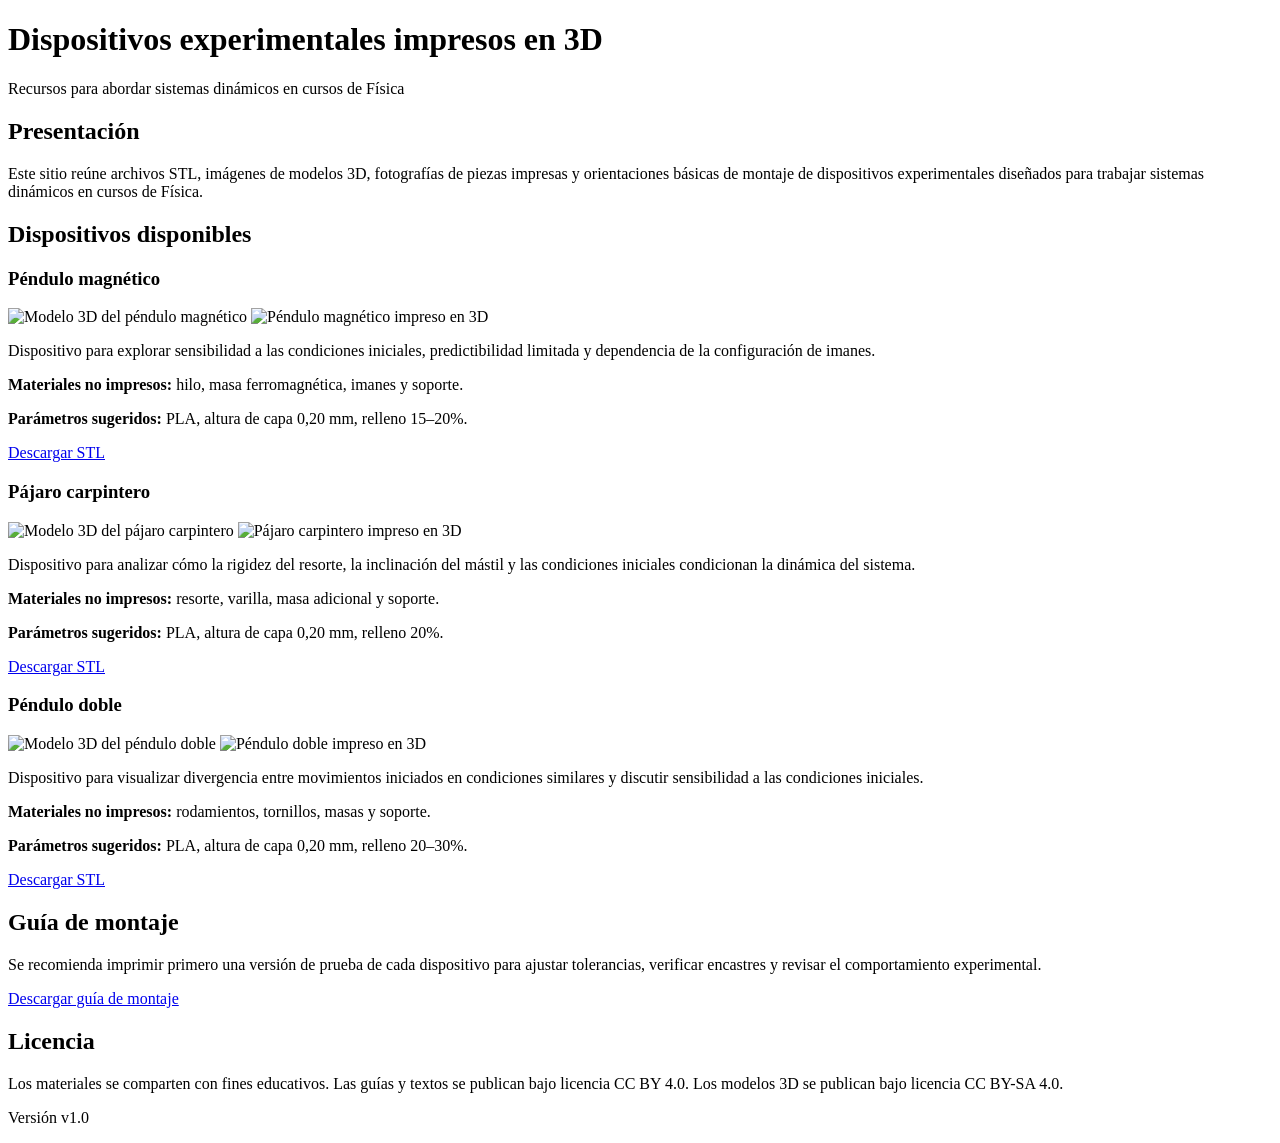
==== docs/index.html @ 18ffda1b "Create index.html" ====
<!DOCTYPE html>
<html lang="es">
<head>
  <meta charset="UTF-8">
  <title>Dispositivos 3D para sistemas dinámicos</title>
  <link rel="stylesheet" href="styles.css">
</head>

<body>
  <header>
    <h1>Dispositivos experimentales impresos en 3D</h1>
    <p>Recursos para abordar sistemas dinámicos en cursos de Física</p>
  </header>

  <main>
    <section>
      <h2>Presentación</h2>
      <p>
        Este sitio reúne archivos STL, imágenes de modelos 3D, fotografías de piezas impresas
        y orientaciones básicas de montaje de dispositivos experimentales diseñados para
        trabajar sistemas dinámicos en cursos de Física.
      </p>
    </section>

    <section>
      <h2>Dispositivos disponibles</h2>

      <article class="card">
        <h3>Péndulo magnético</h3>
        <div class="images">
          <img src="img/pendulo-imanes-modelo.png" alt="Modelo 3D del péndulo magnético">
          <img src="img/pendulo-imanes-impreso.jpg" alt="Péndulo magnético impreso en 3D">
        </div>
        <p>
          Dispositivo para explorar sensibilidad a las condiciones iniciales,
          predictibilidad limitada y dependencia de la configuración de imanes.
        </p>
        <p><strong>Materiales no impresos:</strong> hilo, masa ferromagnética, imanes y soporte.</p>
        <p><strong>Parámetros sugeridos:</strong> PLA, altura de capa 0,20 mm, relleno 15–20%.</p>
        <a href="descargas/pendulo-imanes.stl">Descargar STL</a>
      </article>

      <article class="card">
        <h3>Pájaro carpintero</h3>
        <div class="images">
          <img src="img/pajaro-carpintero-modelo.png" alt="Modelo 3D del pájaro carpintero">
          <img src="img/pajaro-carpintero-impreso.jpg" alt="Pájaro carpintero impreso en 3D">
        </div>
        <p>
          Dispositivo para analizar cómo la rigidez del resorte, la inclinación del mástil
          y las condiciones iniciales condicionan la dinámica del sistema.
        </p>
        <p><strong>Materiales no impresos:</strong> resorte, varilla, masa adicional y soporte.</p>
        <p><strong>Parámetros sugeridos:</strong> PLA, altura de capa 0,20 mm, relleno 20%.</p>
        <a href="descargas/pajaro-carpintero.stl">Descargar STL</a>
      </article>

      <article class="card">
        <h3>Péndulo doble</h3>
        <div class="images">
          <img src="img/pendulo-doble-modelo.png" alt="Modelo 3D del péndulo doble">
          <img src="img/pendulo-doble-impreso.jpg" alt="Péndulo doble impreso en 3D">
        </div>
        <p>
          Dispositivo para visualizar divergencia entre movimientos iniciados en condiciones
          similares y discutir sensibilidad a las condiciones iniciales.
        </p>
        <p><strong>Materiales no impresos:</strong> rodamientos, tornillos, masas y soporte.</p>
        <p><strong>Parámetros sugeridos:</strong> PLA, altura de capa 0,20 mm, relleno 20–30%.</p>
        <a href="descargas/pendulo-doble.stl">Descargar STL</a>
      </article>
    </section>

    <section>
      <h2>Guía de montaje</h2>
      <p>
        Se recomienda imprimir primero una versión de prueba de cada dispositivo para ajustar
        tolerancias, verificar encastres y revisar el comportamiento experimental.
      </p>
      <a href="descargas/guia-montaje.pdf">Descargar guía de montaje</a>
    </section>

    <section>
      <h2>Licencia</h2>
      <p>
        Los materiales se comparten con fines educativos. Las guías y textos se publican bajo
        licencia CC BY 4.0. Los modelos 3D se publican bajo licencia CC BY-SA 4.0.
      </p>
    </section>
  </main>

  <footer>
    <p>Versión v1.0</p>
  </footer>
</body>
</html>
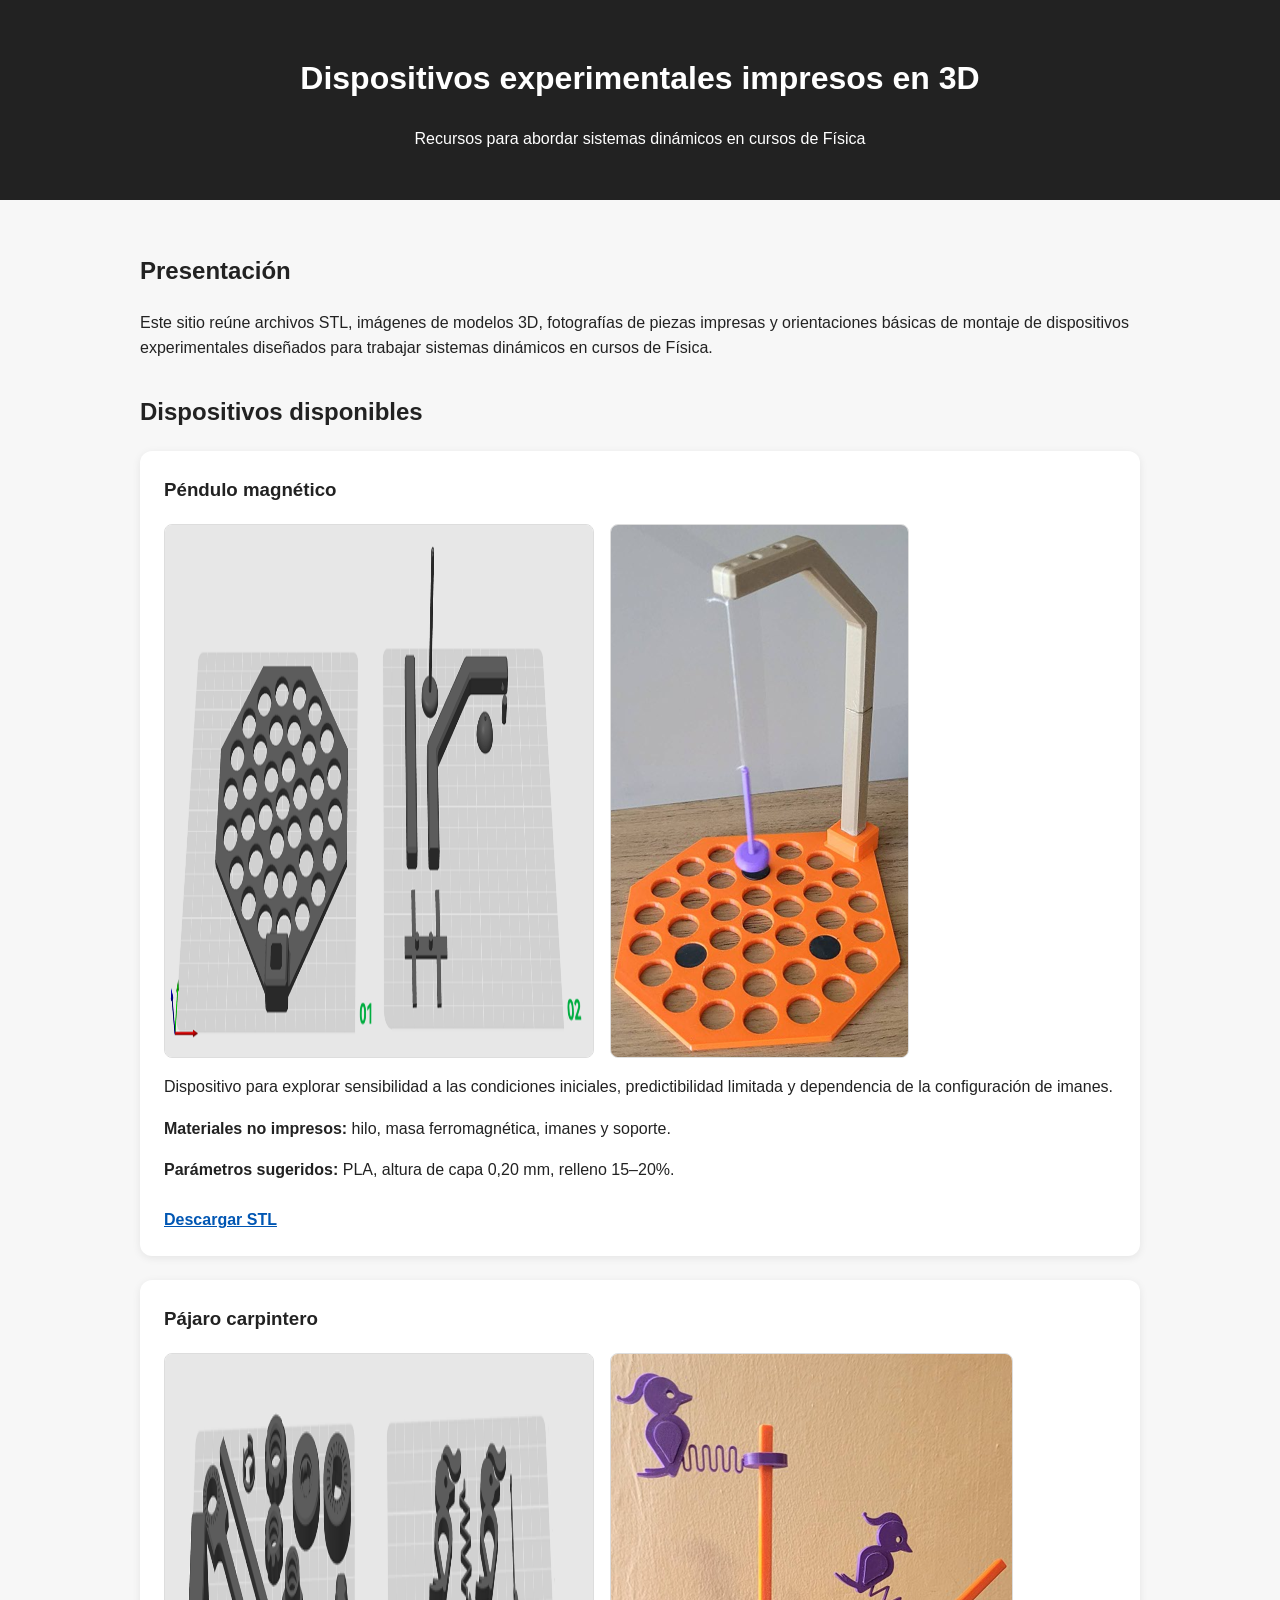
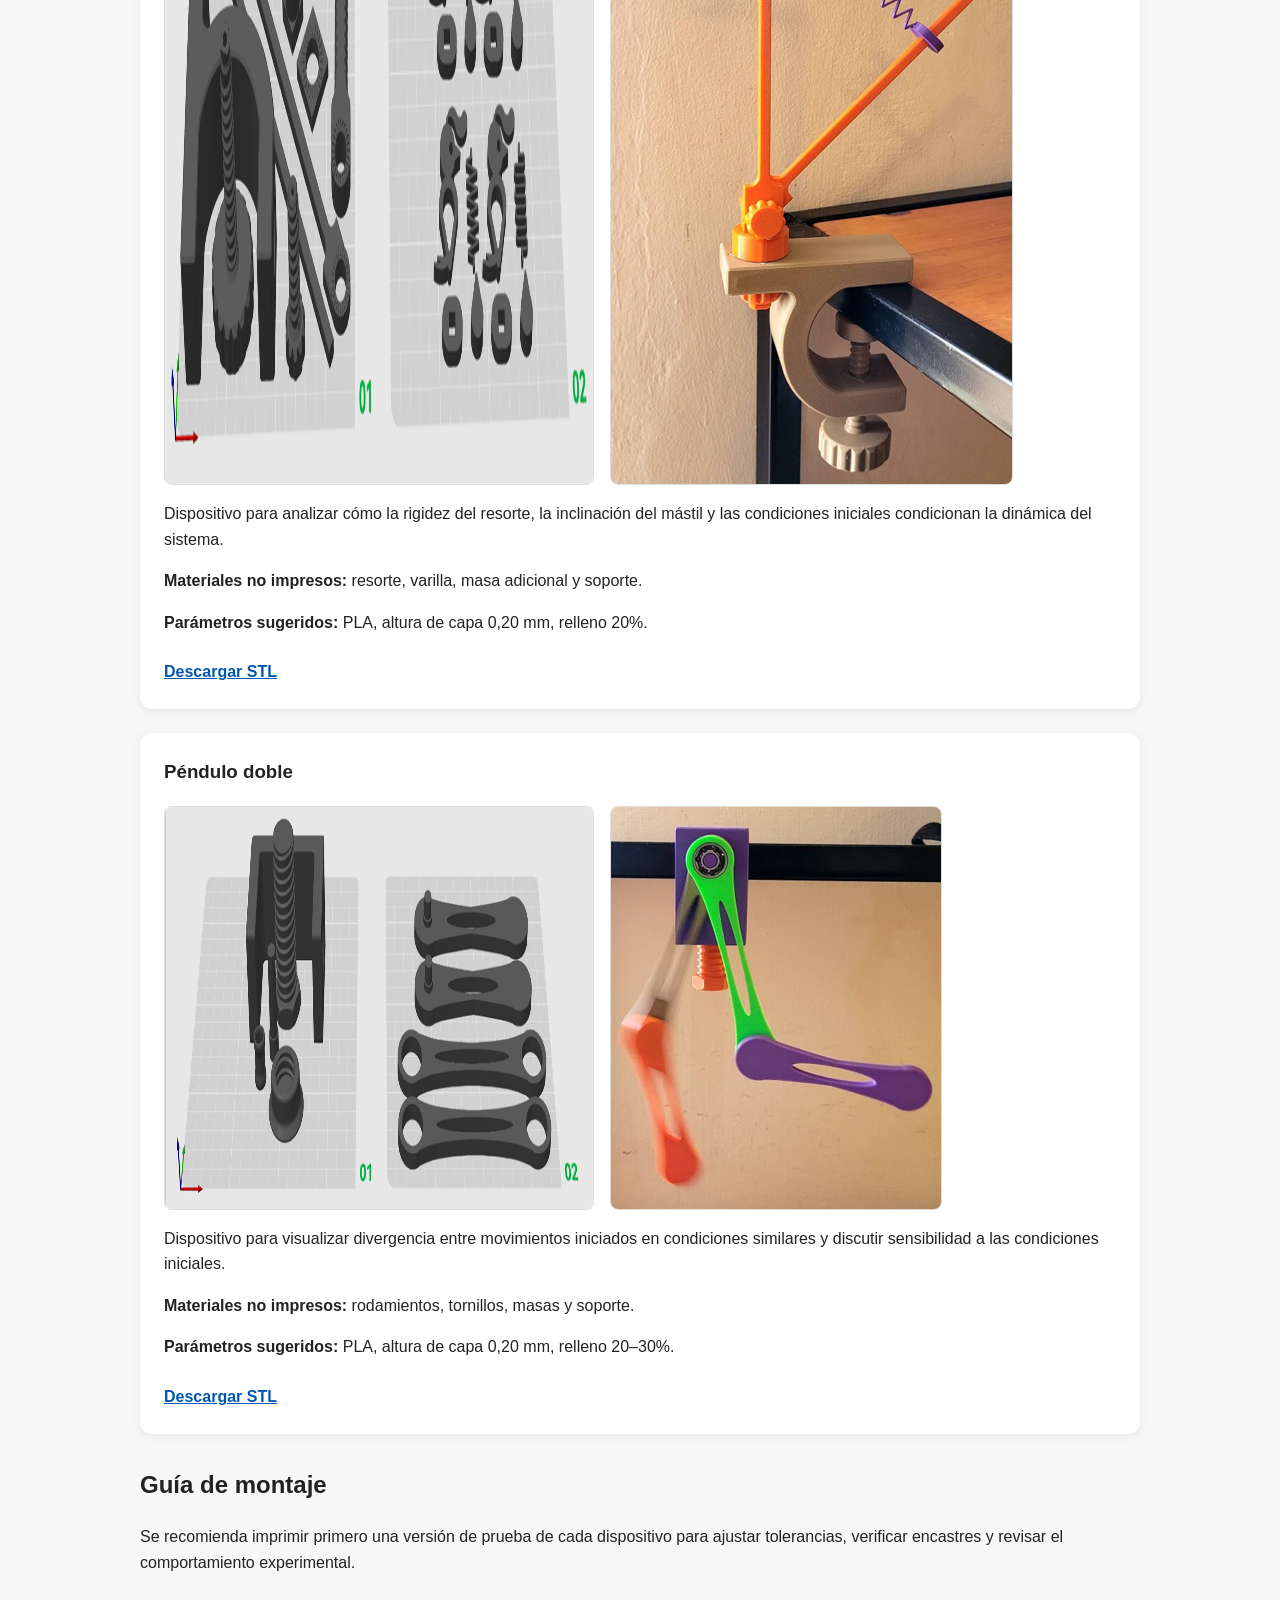
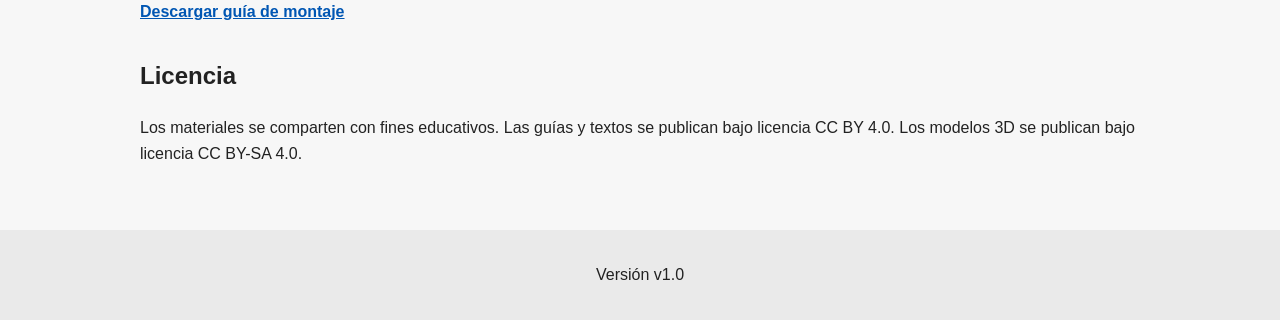
==== commit af00e2bc: "Update index.html" ====
--- a/docs/index.html
+++ b/docs/index.html
@@ -29,7 +29,7 @@
         <h3>Péndulo magnético</h3>
         <div class="images">
           <img src="img/pendulo-imanes-modelo.png" alt="Modelo 3D del péndulo magnético">
-          <img src="img/pendulo-imanes-impreso.jpg" alt="Péndulo magnético impreso en 3D">
+          <img src="img/pendulo-imanes-impreso.png" alt="Péndulo magnético impreso en 3D">
         </div>
         <p>
           Dispositivo para explorar sensibilidad a las condiciones iniciales,
@@ -44,7 +44,7 @@
         <h3>Pájaro carpintero</h3>
         <div class="images">
           <img src="img/pajaro-carpintero-modelo.png" alt="Modelo 3D del pájaro carpintero">
-          <img src="img/pajaro-carpintero-impreso.jpg" alt="Pájaro carpintero impreso en 3D">
+          <img src="img/pajaro-carpintero-impreso.png" alt="Pájaro carpintero impreso en 3D">
         </div>
         <p>
           Dispositivo para analizar cómo la rigidez del resorte, la inclinación del mástil
@@ -59,7 +59,7 @@
         <h3>Péndulo doble</h3>
         <div class="images">
           <img src="img/pendulo-doble-modelo.png" alt="Modelo 3D del péndulo doble">
-          <img src="img/pendulo-doble-impreso.jpg" alt="Péndulo doble impreso en 3D">
+          <img src="img/pendulo-doble-impreso.png" alt="Péndulo doble impreso en 3D">
         </div>
         <p>
           Dispositivo para visualizar divergencia entre movimientos iniciados en condiciones
--- a/docs/styles.css
+++ b/docs/styles.css
@@ -0,0 +1,63 @@
+body {
+  font-family: Arial, sans-serif;
+  margin: 0;
+  background: #f7f7f7;
+  color: #222;
+  line-height: 1.6;
+}
+
+header {
+  background: #222;
+  color: white;
+  padding: 2rem;
+  text-align: center;
+}
+
+main {
+  max-width: 1000px;
+  margin: auto;
+  padding: 2rem;
+}
+
+section {
+  margin-bottom: 2rem;
+}
+
+.card {
+  background: white;
+  padding: 1.5rem;
+  margin-bottom: 1.5rem;
+  border-radius: 12px;
+  box-shadow: 0 2px 8px rgba(0,0,0,0.08);
+}
+
+.card h3 {
+  margin-top: 0;
+}
+
+.images {
+  display: flex;
+  gap: 1rem;
+  flex-wrap: wrap;
+  margin: 1rem 0;
+}
+
+.images img {
+  max-width: 45%;
+  min-width: 280px;
+  border-radius: 8px;
+  border: 1px solid #ddd;
+}
+
+a {
+  display: inline-block;
+  margin-top: 0.5rem;
+  color: #0056b3;
+  font-weight: bold;
+}
+
+footer {
+  text-align: center;
+  padding: 1rem;
+  background: #eaeaea;
+}
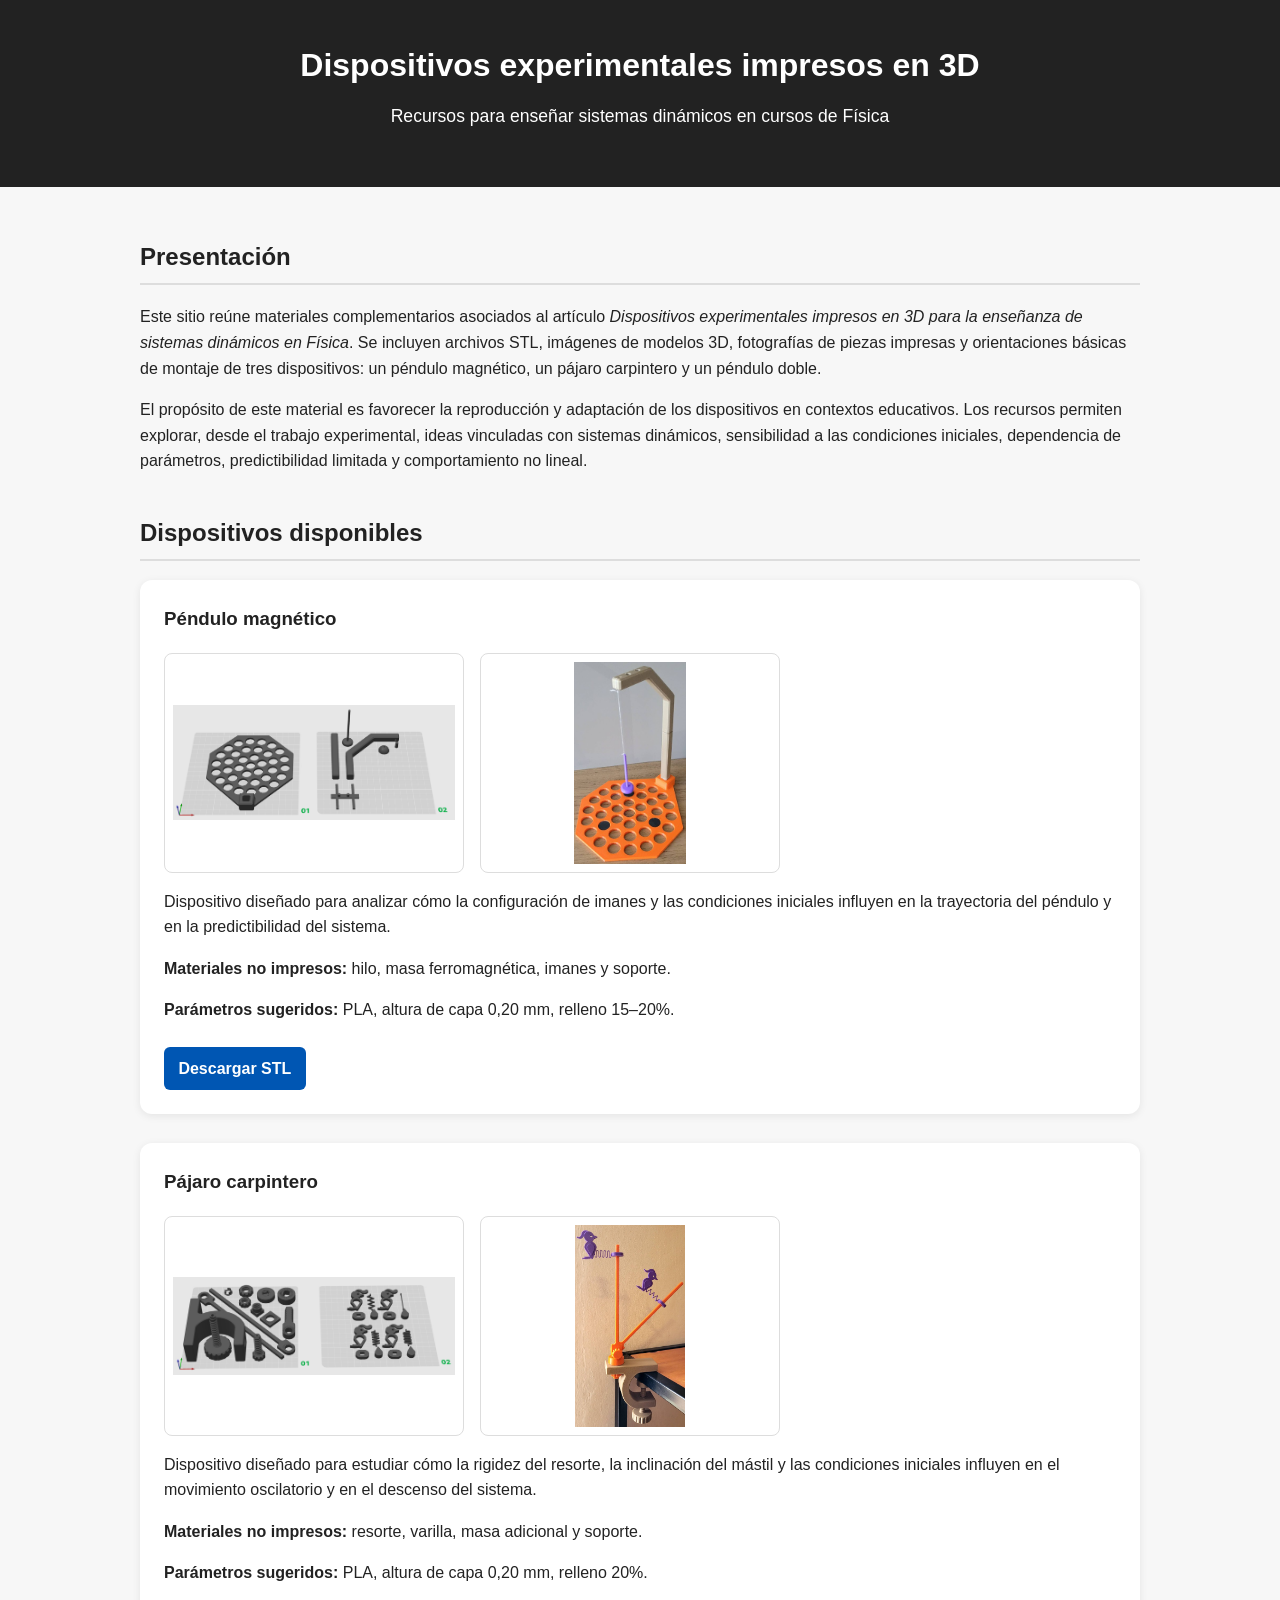
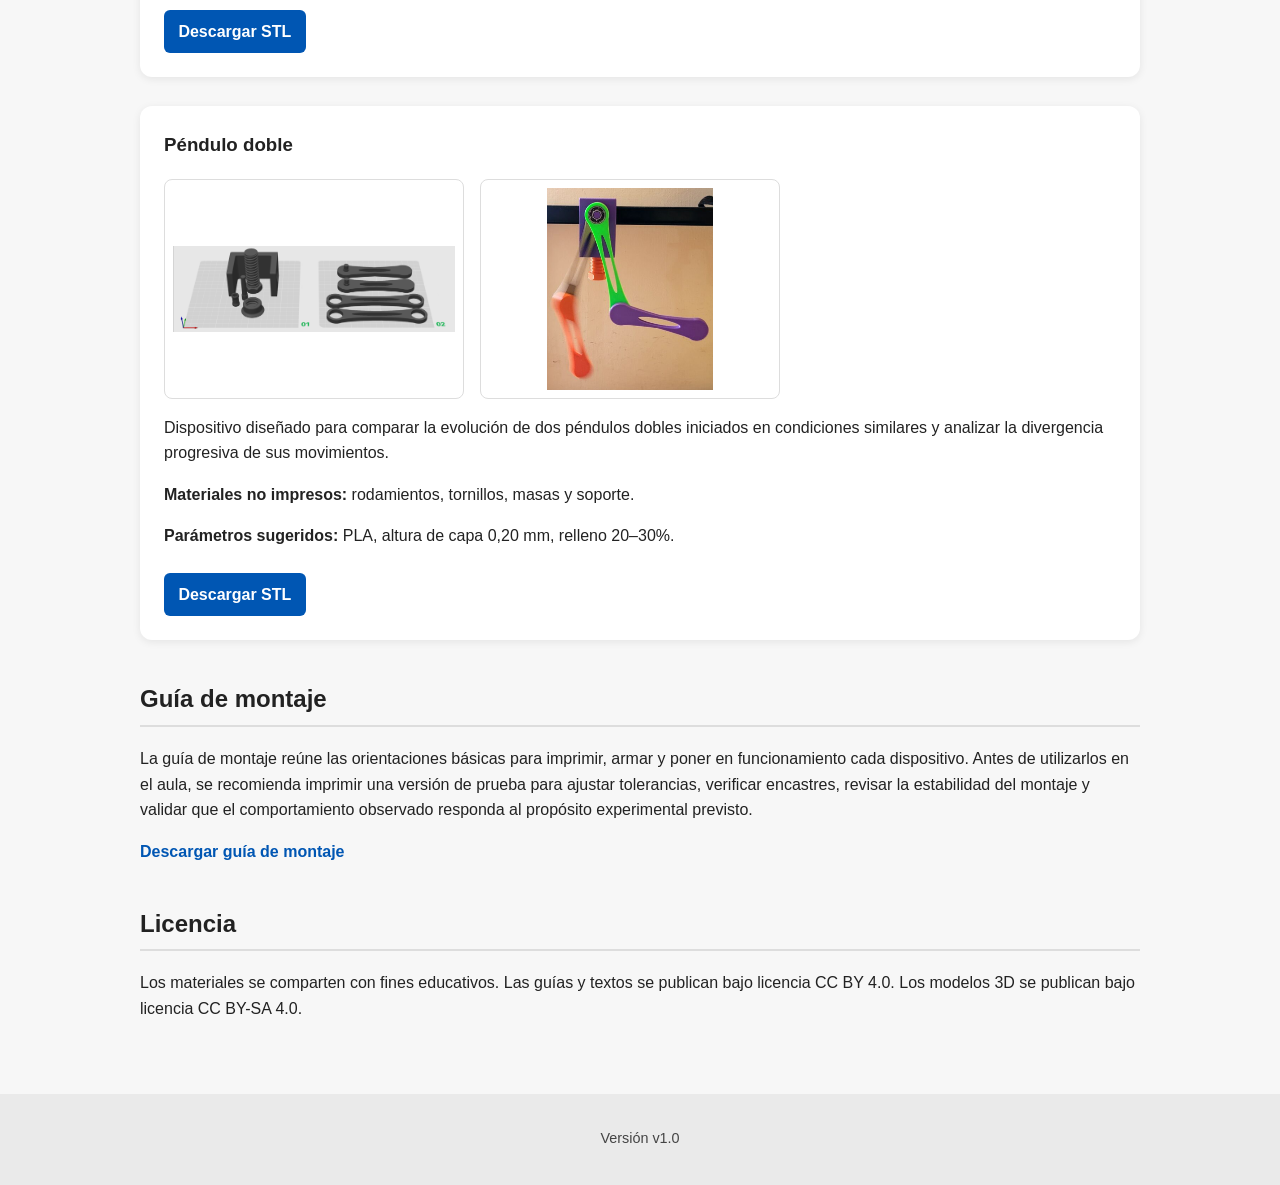
==== commit 8faf2518: "Update index.html" ====
--- a/docs/index.html
+++ b/docs/index.html
@@ -9,18 +9,26 @@
 <body>
   <header>
     <h1>Dispositivos experimentales impresos en 3D</h1>
-    <p>Recursos para abordar sistemas dinámicos en cursos de Física</p>
+    <p>Recursos para enseñar sistemas dinámicos en cursos de Física</p>
   </header>
 
   <main>
-    <section>
-      <h2>Presentación</h2>
-      <p>
-        Este sitio reúne archivos STL, imágenes de modelos 3D, fotografías de piezas impresas
-        y orientaciones básicas de montaje de dispositivos experimentales diseñados para
-        trabajar sistemas dinámicos en cursos de Física.
-      </p>
-    </section>
+<section>
+  <h2>Presentación</h2>
+  <p>
+    Este sitio reúne materiales complementarios asociados al artículo
+    <em>Dispositivos experimentales impresos en 3D para la enseñanza de sistemas dinámicos en Física</em>.
+    Se incluyen archivos STL, imágenes de modelos 3D, fotografías de piezas impresas
+    y orientaciones básicas de montaje de tres dispositivos: un péndulo magnético,
+    un pájaro carpintero y un péndulo doble.
+  </p>
+  <p>
+    El propósito de este material es favorecer la reproducción y adaptación de los dispositivos
+    en contextos educativos. Los recursos permiten explorar, desde el trabajo experimental,
+    ideas vinculadas con sistemas dinámicos, sensibilidad a las condiciones iniciales,
+    dependencia de parámetros, predictibilidad limitada y comportamiento no lineal.
+  </p>
+</section>
 
     <section>
       <h2>Dispositivos disponibles</h2>
@@ -31,10 +39,10 @@
           <img src="img/pendulo-imanes-modelo.png" alt="Modelo 3D del péndulo magnético">
           <img src="img/pendulo-imanes-impreso.png" alt="Péndulo magnético impreso en 3D">
         </div>
-        <p>
-          Dispositivo para explorar sensibilidad a las condiciones iniciales,
-          predictibilidad limitada y dependencia de la configuración de imanes.
-        </p>
+<p>
+  Dispositivo diseñado para analizar cómo la configuración de imanes y las condiciones iniciales
+  influyen en la trayectoria del péndulo y en la predictibilidad del sistema.
+</p>
         <p><strong>Materiales no impresos:</strong> hilo, masa ferromagnética, imanes y soporte.</p>
         <p><strong>Parámetros sugeridos:</strong> PLA, altura de capa 0,20 mm, relleno 15–20%.</p>
         <a href="descargas/pendulo-imanes.stl">Descargar STL</a>
@@ -46,10 +54,10 @@
           <img src="img/pajaro-carpintero-modelo.png" alt="Modelo 3D del pájaro carpintero">
           <img src="img/pajaro-carpintero-impreso.png" alt="Pájaro carpintero impreso en 3D">
         </div>
-        <p>
-          Dispositivo para analizar cómo la rigidez del resorte, la inclinación del mástil
-          y las condiciones iniciales condicionan la dinámica del sistema.
-        </p>
+<p>
+  Dispositivo diseñado para estudiar cómo la rigidez del resorte, la inclinación del mástil
+  y las condiciones iniciales influyen en el movimiento oscilatorio y en el descenso del sistema.
+</p>
         <p><strong>Materiales no impresos:</strong> resorte, varilla, masa adicional y soporte.</p>
         <p><strong>Parámetros sugeridos:</strong> PLA, altura de capa 0,20 mm, relleno 20%.</p>
         <a href="descargas/pajaro-carpintero.stl">Descargar STL</a>
@@ -61,10 +69,10 @@
           <img src="img/pendulo-doble-modelo.png" alt="Modelo 3D del péndulo doble">
           <img src="img/pendulo-doble-impreso.png" alt="Péndulo doble impreso en 3D">
         </div>
-        <p>
-          Dispositivo para visualizar divergencia entre movimientos iniciados en condiciones
-          similares y discutir sensibilidad a las condiciones iniciales.
-        </p>
+<p>
+  Dispositivo diseñado para comparar la evolución de dos péndulos dobles iniciados
+  en condiciones similares y analizar la divergencia progresiva de sus movimientos.
+</p>
         <p><strong>Materiales no impresos:</strong> rodamientos, tornillos, masas y soporte.</p>
         <p><strong>Parámetros sugeridos:</strong> PLA, altura de capa 0,20 mm, relleno 20–30%.</p>
         <a href="descargas/pendulo-doble.stl">Descargar STL</a>
@@ -72,13 +80,15 @@
     </section>
 
     <section>
-      <h2>Guía de montaje</h2>
-      <p>
-        Se recomienda imprimir primero una versión de prueba de cada dispositivo para ajustar
-        tolerancias, verificar encastres y revisar el comportamiento experimental.
-      </p>
-      <a href="descargas/guia-montaje.pdf">Descargar guía de montaje</a>
-    </section>
+  <h2>Guía de montaje</h2>
+  <p>
+    La guía de montaje reúne las orientaciones básicas para imprimir, armar y poner en funcionamiento
+    cada dispositivo. Antes de utilizarlos en el aula, se recomienda imprimir una versión de prueba
+    para ajustar tolerancias, verificar encastres, revisar la estabilidad del montaje y validar que
+    el comportamiento observado responda al propósito experimental previsto.
+  </p>
+  <a href="descargas/guia-montaje.pdf">Descargar guía de montaje</a>
+</section>
 
     <section>
       <h2>Licencia</h2>
--- a/docs/styles.css
+++ b/docs/styles.css
@@ -1,17 +1,39 @@
+/* =========================
+   Estilos generales
+   ========================= */
+
 body {
-  font-family: Arial, sans-serif;
+  font-family: Arial, Helvetica, sans-serif;
   margin: 0;
   background: #f7f7f7;
   color: #222;
   line-height: 1.6;
 }
 
+/* =========================
+   Encabezado
+   ========================= */
+
 header {
   background: #222;
   color: white;
-  padding: 2rem;
+  padding: 2.5rem 1.5rem;
   text-align: center;
 }
+
+header h1 {
+  margin: 0;
+  font-size: 2rem;
+}
+
+header p {
+  margin-top: 0.7rem;
+  font-size: 1.1rem;
+}
+
+/* =========================
+   Contenido principal
+   ========================= */
 
 main {
   max-width: 1000px;
@@ -20,44 +42,131 @@
 }
 
 section {
-  margin-bottom: 2rem;
+  margin-bottom: 2.5rem;
 }
+
+h2 {
+  border-bottom: 2px solid #ddd;
+  padding-bottom: 0.4rem;
+  margin-bottom: 1.2rem;
+}
+
+h3 {
+  margin-top: 0;
+  color: #222;
+}
+
+p {
+  margin-bottom: 1rem;
+}
+
+/* =========================
+   Tarjetas de dispositivos
+   ========================= */
 
 .card {
   background: white;
   padding: 1.5rem;
-  margin-bottom: 1.5rem;
+  margin-bottom: 1.8rem;
   border-radius: 12px;
-  box-shadow: 0 2px 8px rgba(0,0,0,0.08);
+  box-shadow: 0 2px 8px rgba(0, 0, 0, 0.08);
 }
 
-.card h3 {
-  margin-top: 0;
-}
+/* =========================
+   Imágenes
+   ========================= */
 
 .images {
   display: flex;
   gap: 1rem;
   flex-wrap: wrap;
+  align-items: center;
   margin: 1rem 0;
 }
 
 .images img {
-  max-width: 45%;
-  min-width: 280px;
+  width: 300px;
+  height: 220px;
+  object-fit: contain;
+  background: #ffffff;
+  border: 1px solid #ddd;
   border-radius: 8px;
-  border: 1px solid #ddd;
+  padding: 0.5rem;
+  box-sizing: border-box;
 }
 
+/* =========================
+   Enlaces y botones
+   ========================= */
+
 a {
+  color: #0056b3;
+  font-weight: bold;
+  text-decoration: none;
+}
+
+a:hover {
+  text-decoration: underline;
+}
+
+.card a {
   display: inline-block;
   margin-top: 0.5rem;
-  color: #0056b3;
-  font-weight: bold;
+  padding: 0.55rem 0.9rem;
+  background: #0056b3;
+  color: white;
+  border-radius: 6px;
 }
+
+.card a:hover {
+  background: #003f82;
+  text-decoration: none;
+}
+
+/* =========================
+   Listas
+   ========================= */
+
+ul {
+  padding-left: 1.3rem;
+}
+
+li {
+  margin-bottom: 0.4rem;
+}
+
+/* =========================
+   Pie de página
+   ========================= */
 
 footer {
   text-align: center;
-  padding: 1rem;
+  padding: 1.2rem;
   background: #eaeaea;
+  color: #444;
+  font-size: 0.9rem;
 }
+
+/* =========================
+   Adaptación a celulares
+   ========================= */
+
+@media (max-width: 700px) {
+  main {
+    padding: 1rem;
+  }
+
+  header h1 {
+    font-size: 1.6rem;
+  }
+
+  .images {
+    justify-content: center;
+  }
+
+  .images img {
+    width: 100%;
+    max-width: 360px;
+    height: 240px;
+  }
+}
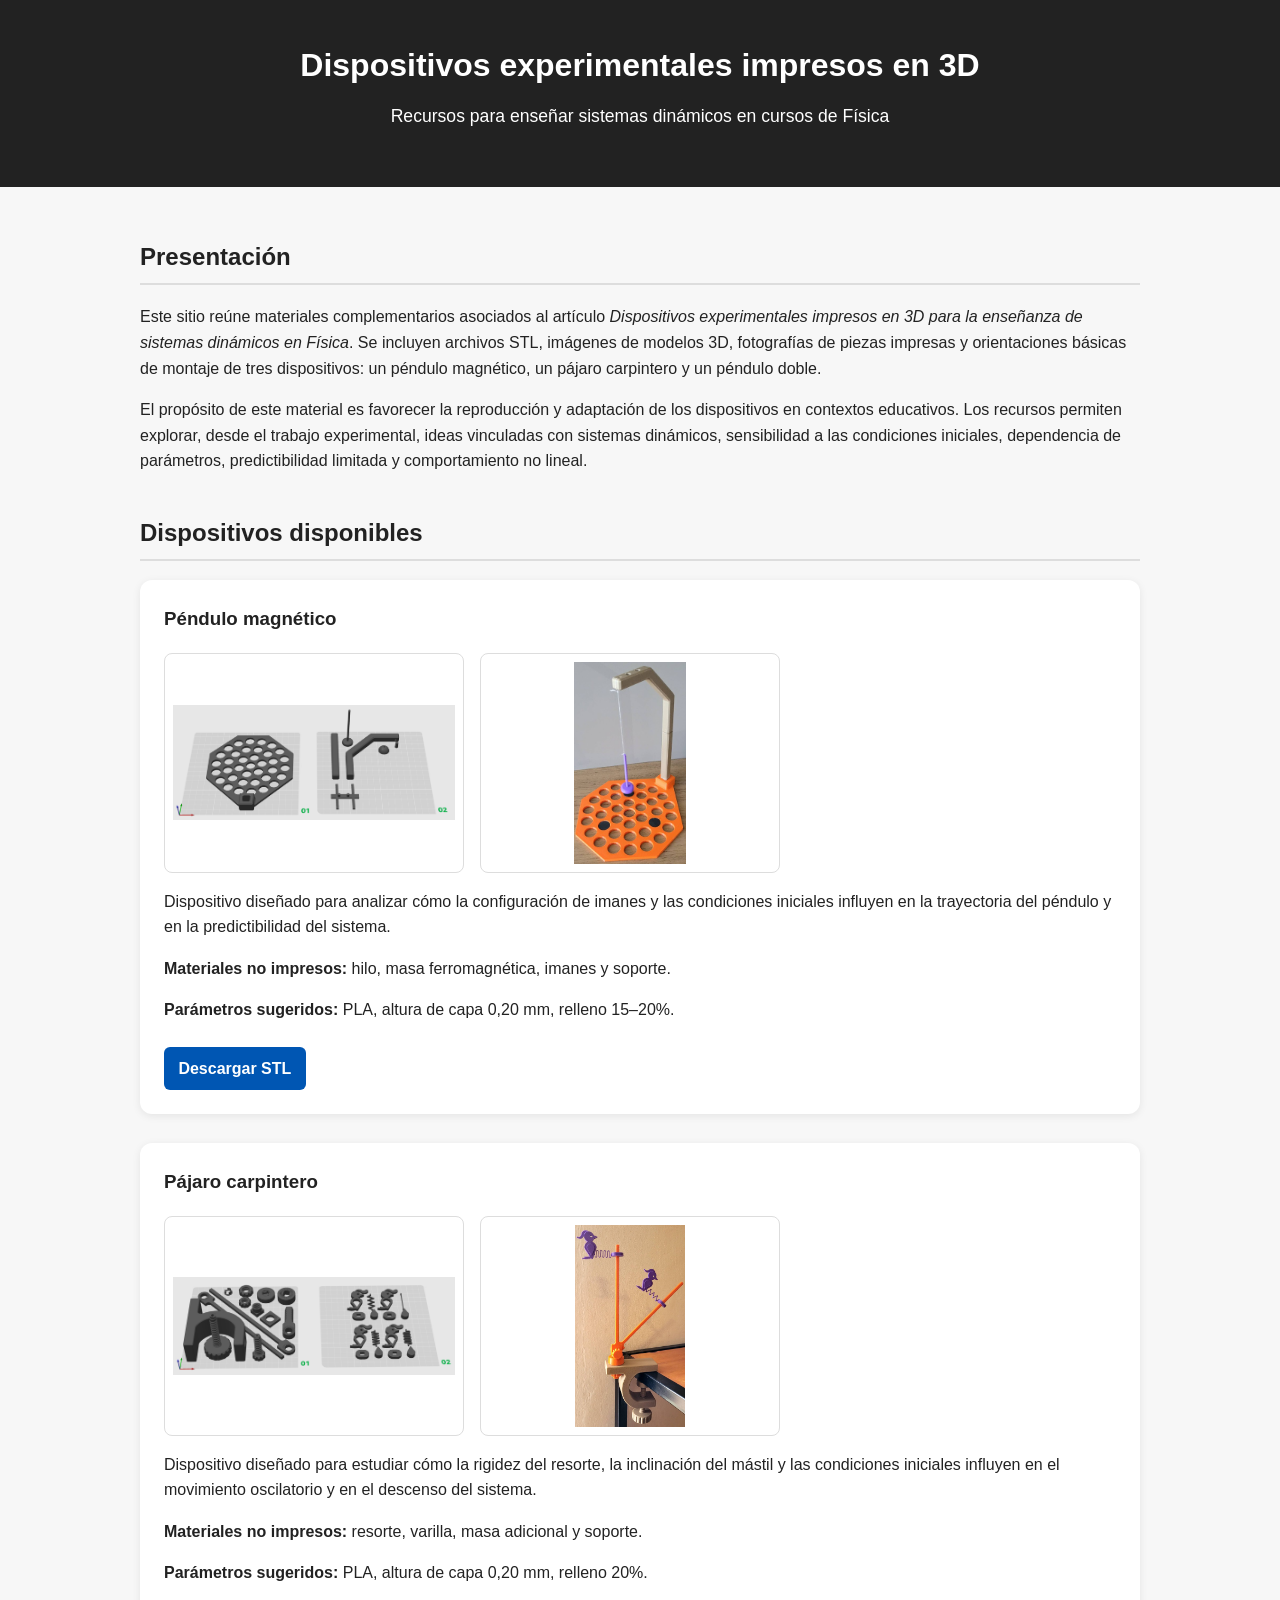
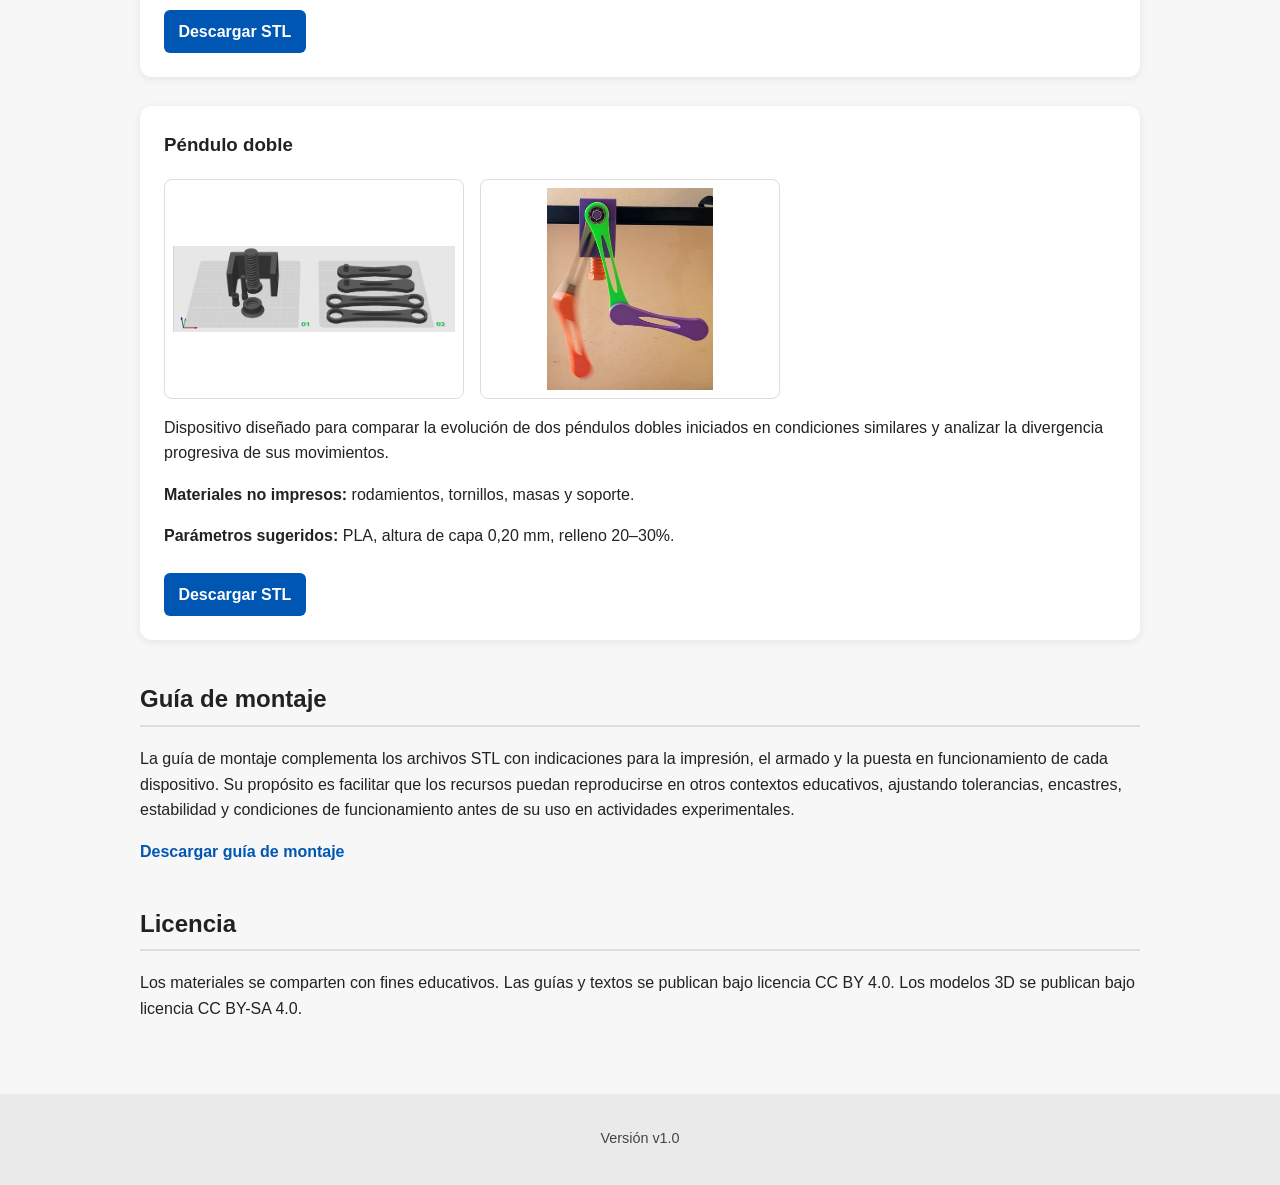
==== commit c0b5cada: "Update index.html" ====
--- a/docs/index.html
+++ b/docs/index.html
@@ -82,10 +82,10 @@
     <section>
   <h2>Guía de montaje</h2>
   <p>
-    La guía de montaje reúne las orientaciones básicas para imprimir, armar y poner en funcionamiento
-    cada dispositivo. Antes de utilizarlos en el aula, se recomienda imprimir una versión de prueba
-    para ajustar tolerancias, verificar encastres, revisar la estabilidad del montaje y validar que
-    el comportamiento observado responda al propósito experimental previsto.
+    La guía de montaje complementa los archivos STL con indicaciones para la impresión, el armado
+    y la puesta en funcionamiento de cada dispositivo. Su propósito es facilitar que los recursos
+    puedan reproducirse en otros contextos educativos, ajustando tolerancias, encastres, estabilidad
+    y condiciones de funcionamiento antes de su uso en actividades experimentales.
   </p>
   <a href="descargas/guia-montaje.pdf">Descargar guía de montaje</a>
 </section>
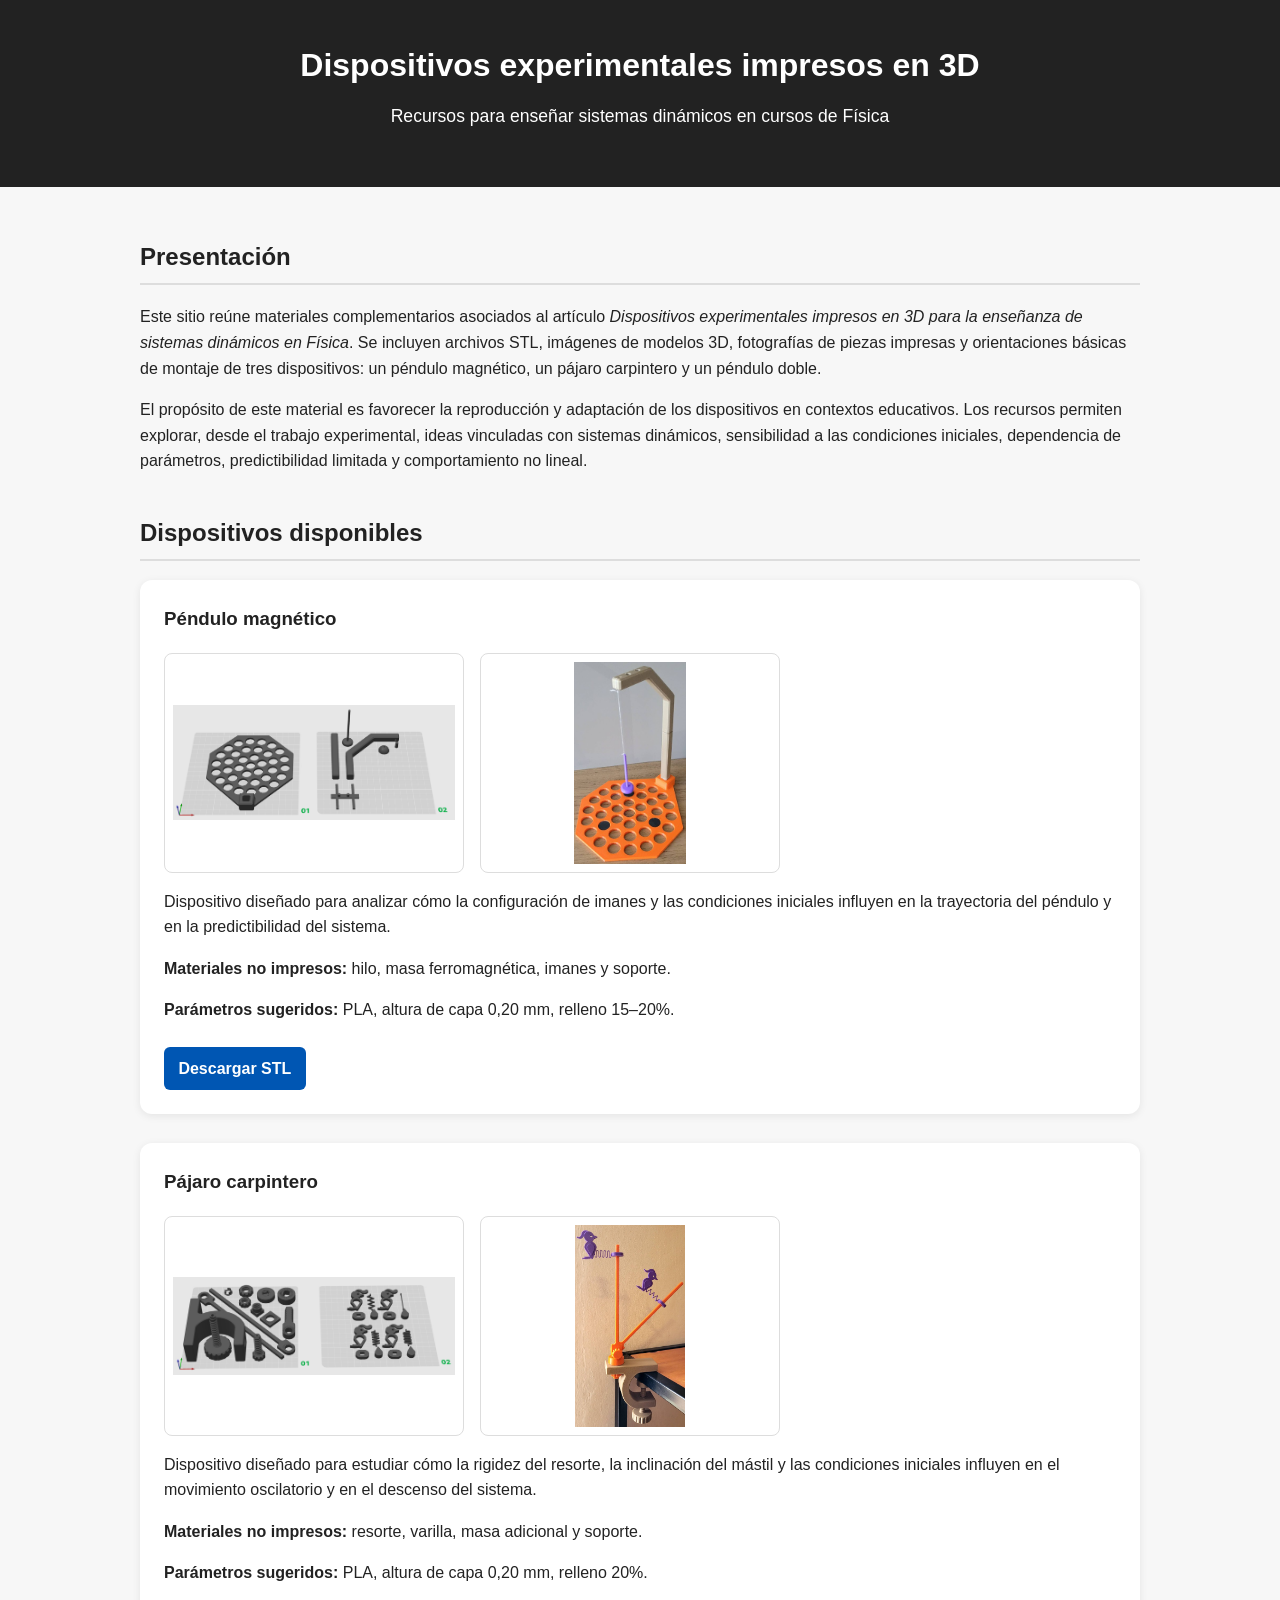
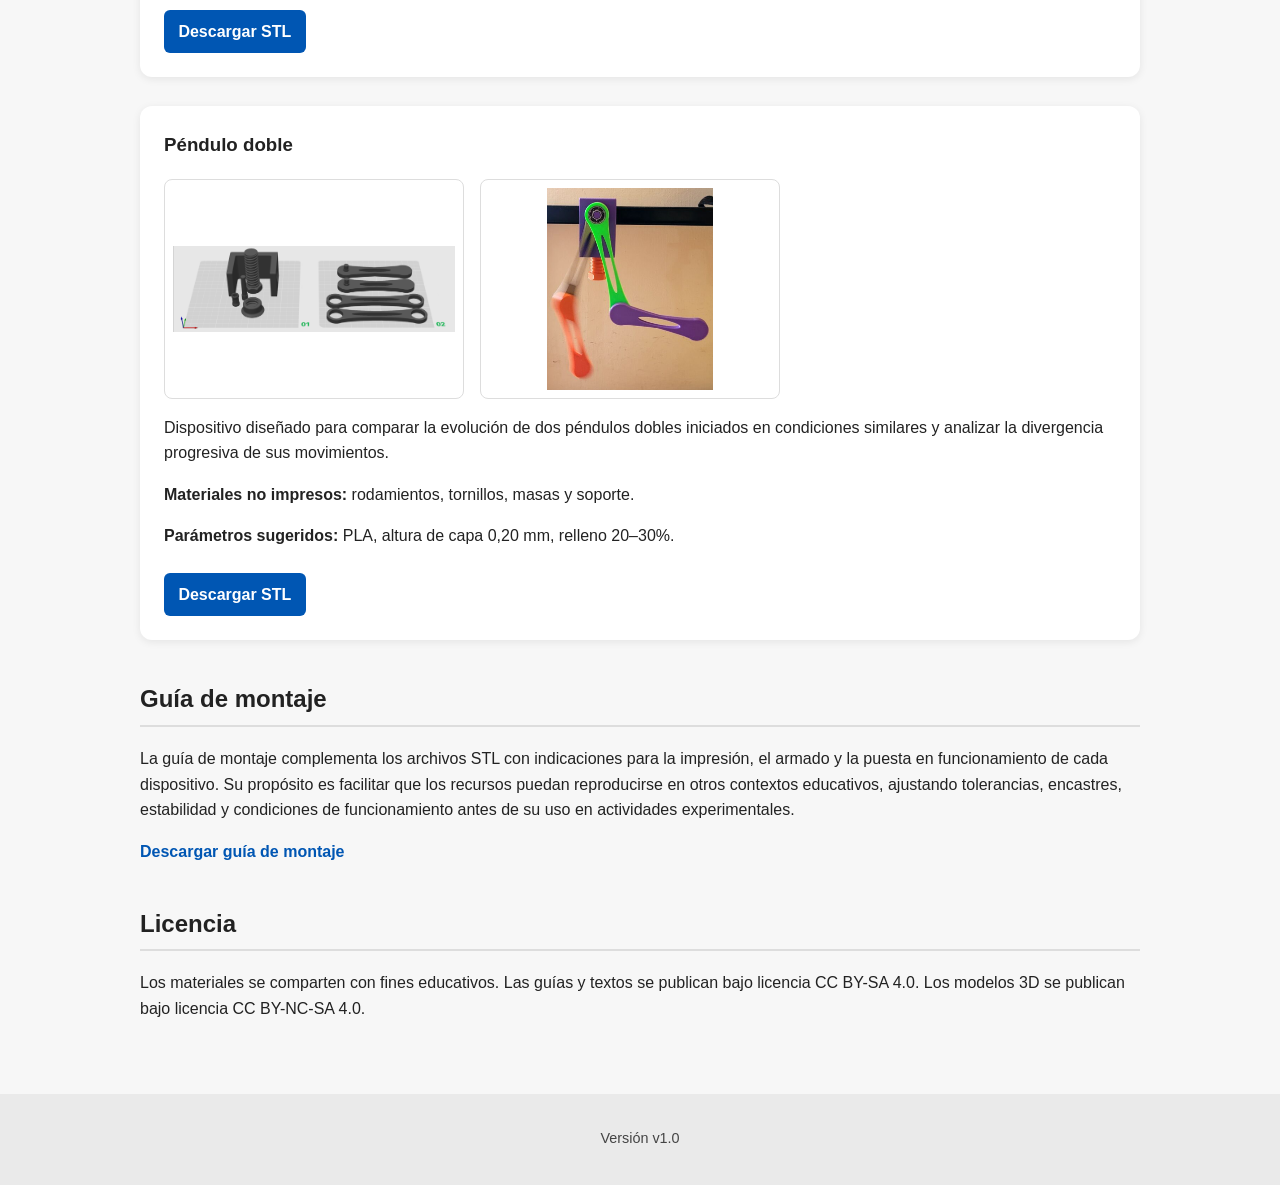
==== commit 1b1bbc31: "Update index.html" ====
--- a/docs/index.html
+++ b/docs/index.html
@@ -94,7 +94,7 @@
       <h2>Licencia</h2>
       <p>
         Los materiales se comparten con fines educativos. Las guías y textos se publican bajo
-        licencia CC BY 4.0. Los modelos 3D se publican bajo licencia CC BY-SA 4.0.
+        licencia CC BY-SA 4.0. Los modelos 3D se publican bajo licencia CC BY-NC-SA 4.0.
       </p>
     </section>
   </main>
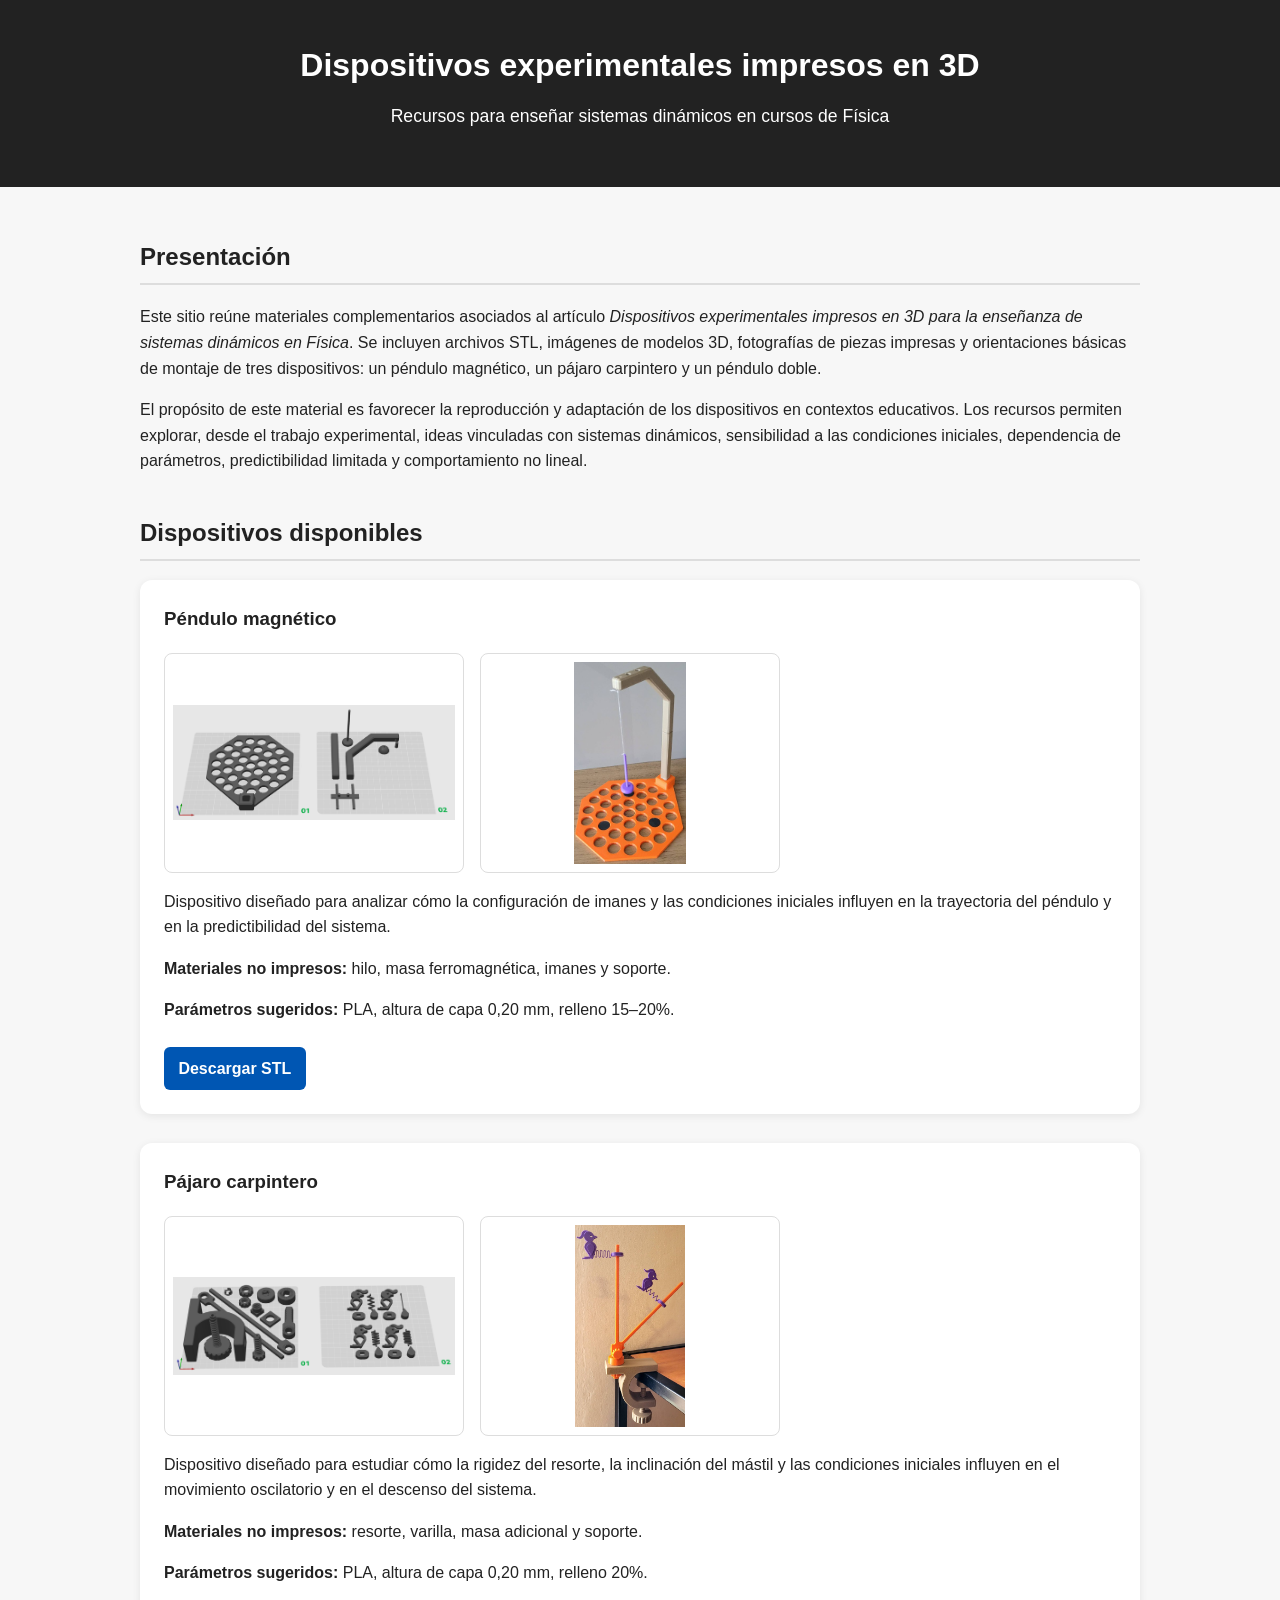
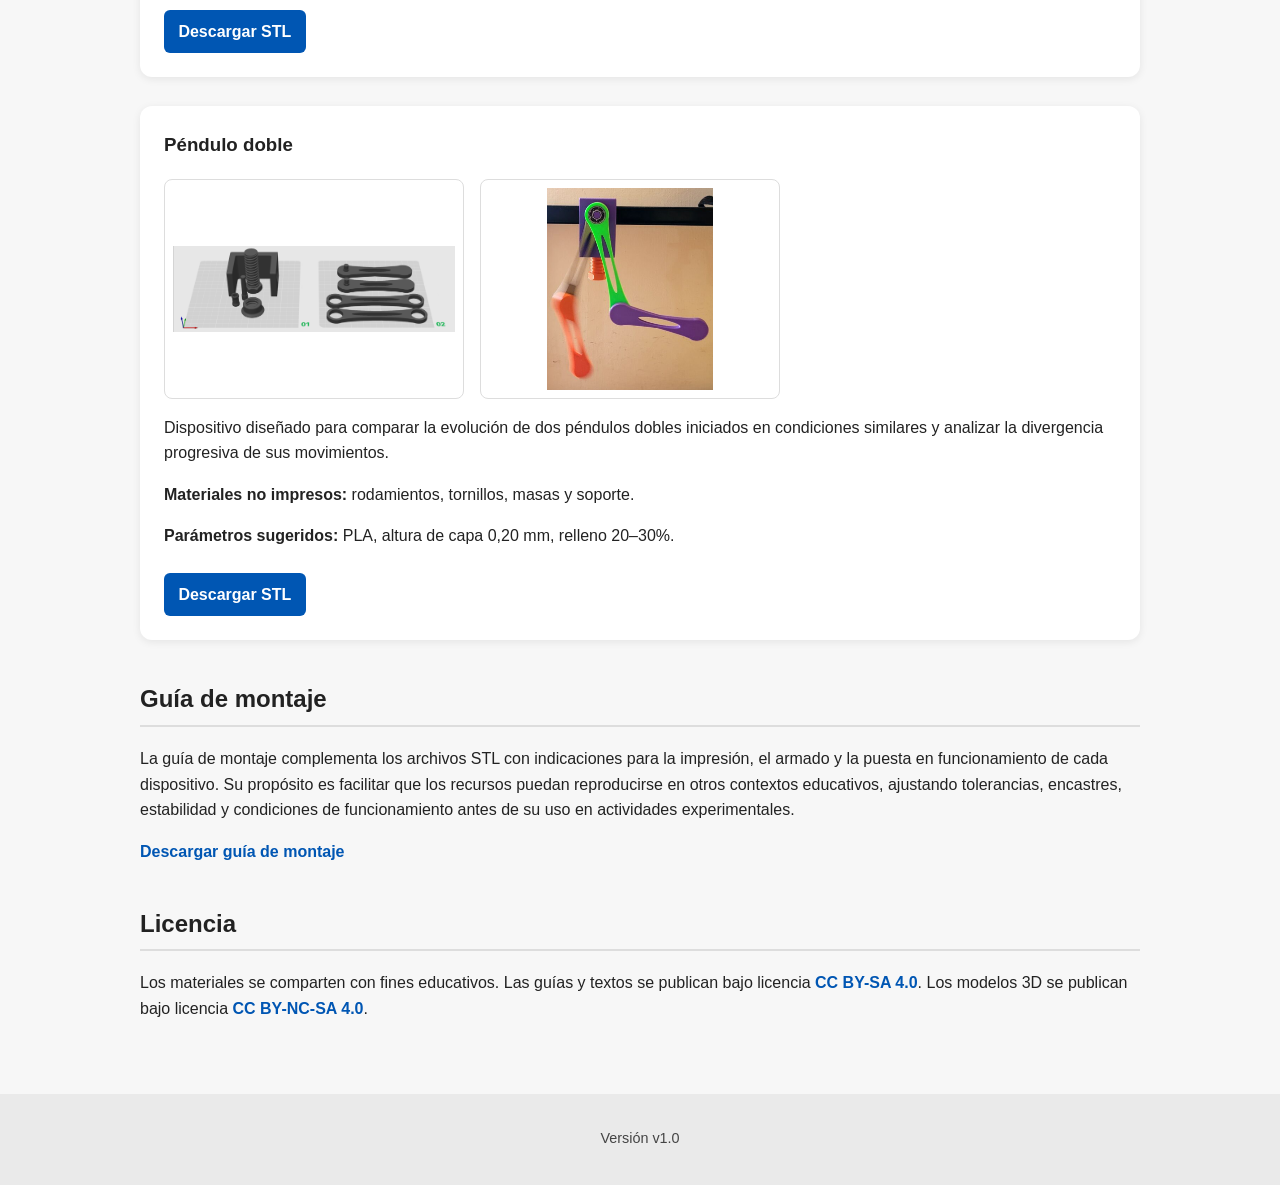
==== commit 55cb141b: "Update index.html" ====
--- a/docs/index.html
+++ b/docs/index.html
@@ -90,13 +90,14 @@
   <a href="descargas/guia-montaje.pdf">Descargar guía de montaje</a>
 </section>
 
-    <section>
-      <h2>Licencia</h2>
-      <p>
-        Los materiales se comparten con fines educativos. Las guías y textos se publican bajo
-        licencia CC BY-SA 4.0. Los modelos 3D se publican bajo licencia CC BY-NC-SA 4.0.
-      </p>
-    </section>
+   <section>
+  <h2>Licencia</h2>
+  <p>
+    Los materiales se comparten con fines educativos. Las guías y textos se publican bajo
+    licencia <a href="https://creativecommons.org/licenses/by-sa/4.0/deed.es" target="_blank" rel="noopener noreferrer">CC BY-SA 4.0</a>. 
+    Los modelos 3D se publican bajo licencia <a href="https://creativecommons.org/licenses/by-nc-sa/4.0/deed.es" target="_blank" rel="noopener noreferrer">CC BY-NC-SA 4.0</a>.
+  </p>
+</section>
   </main>
 
   <footer>
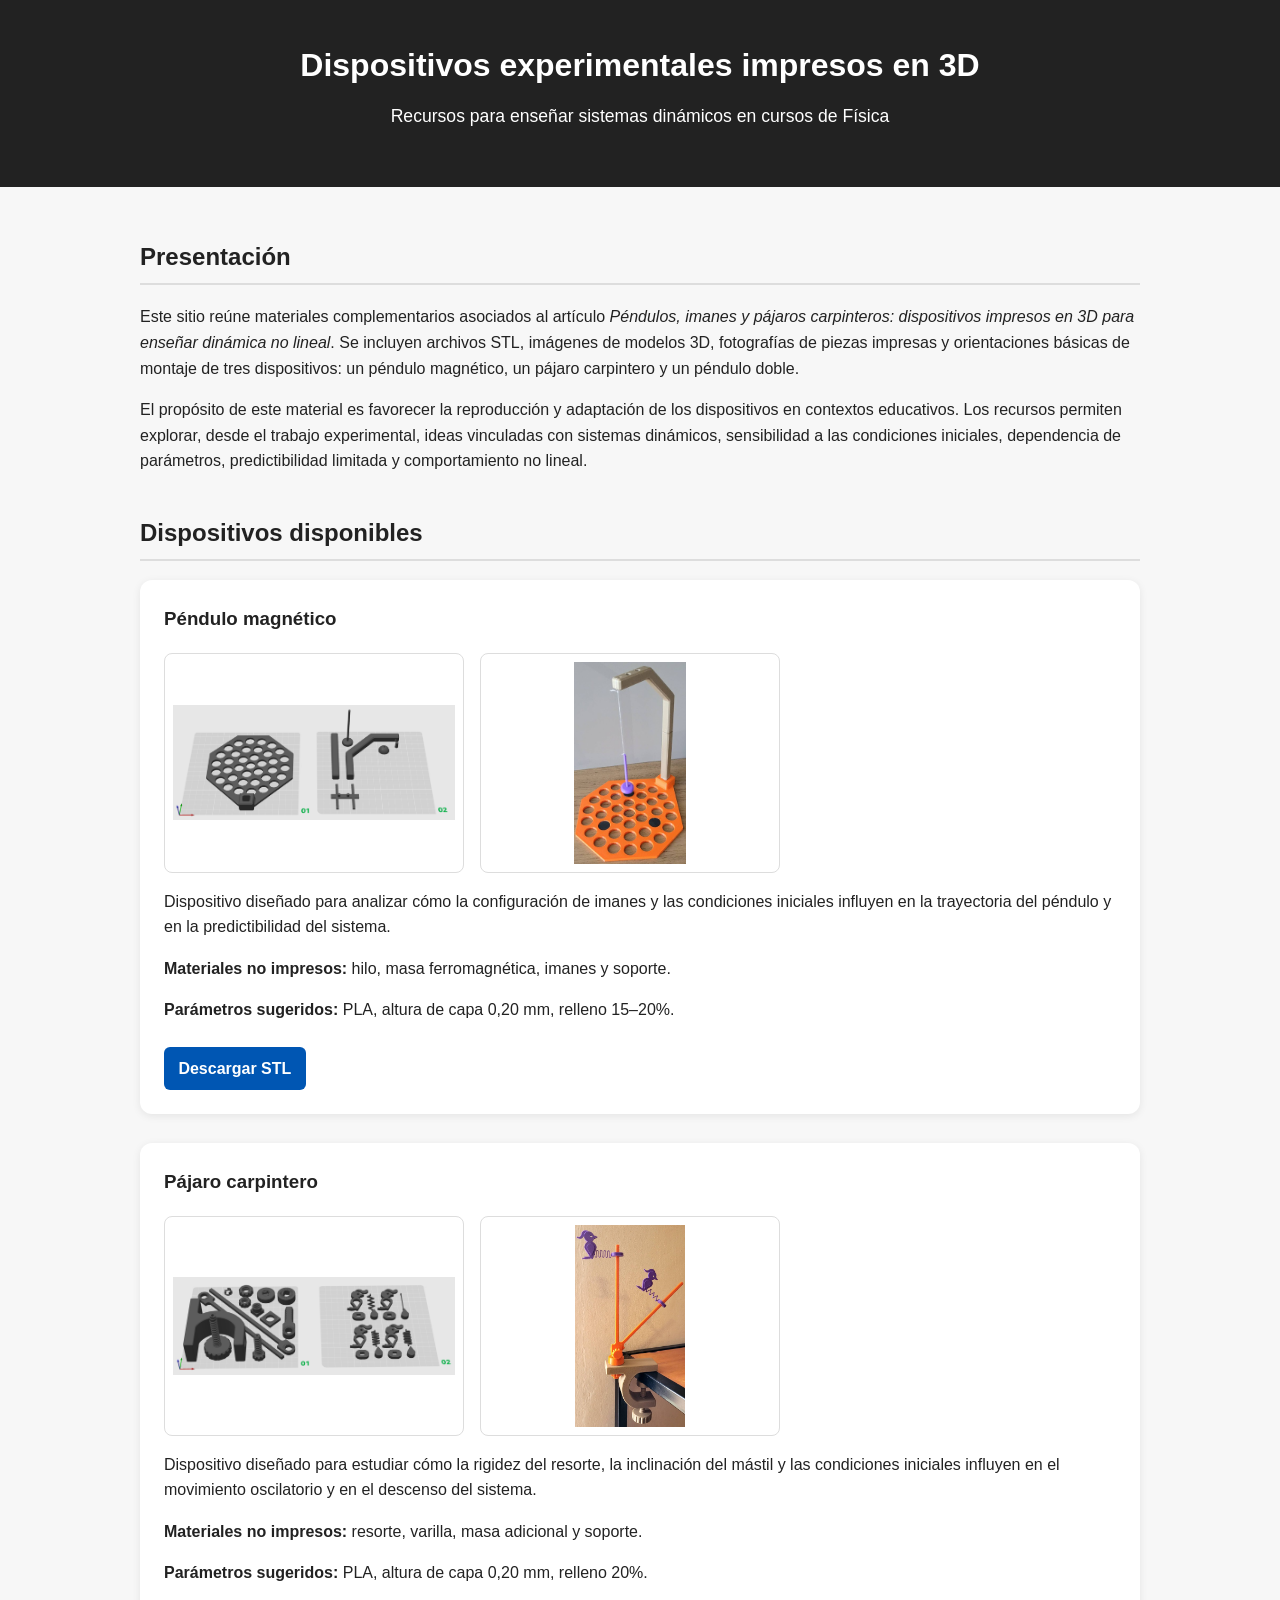
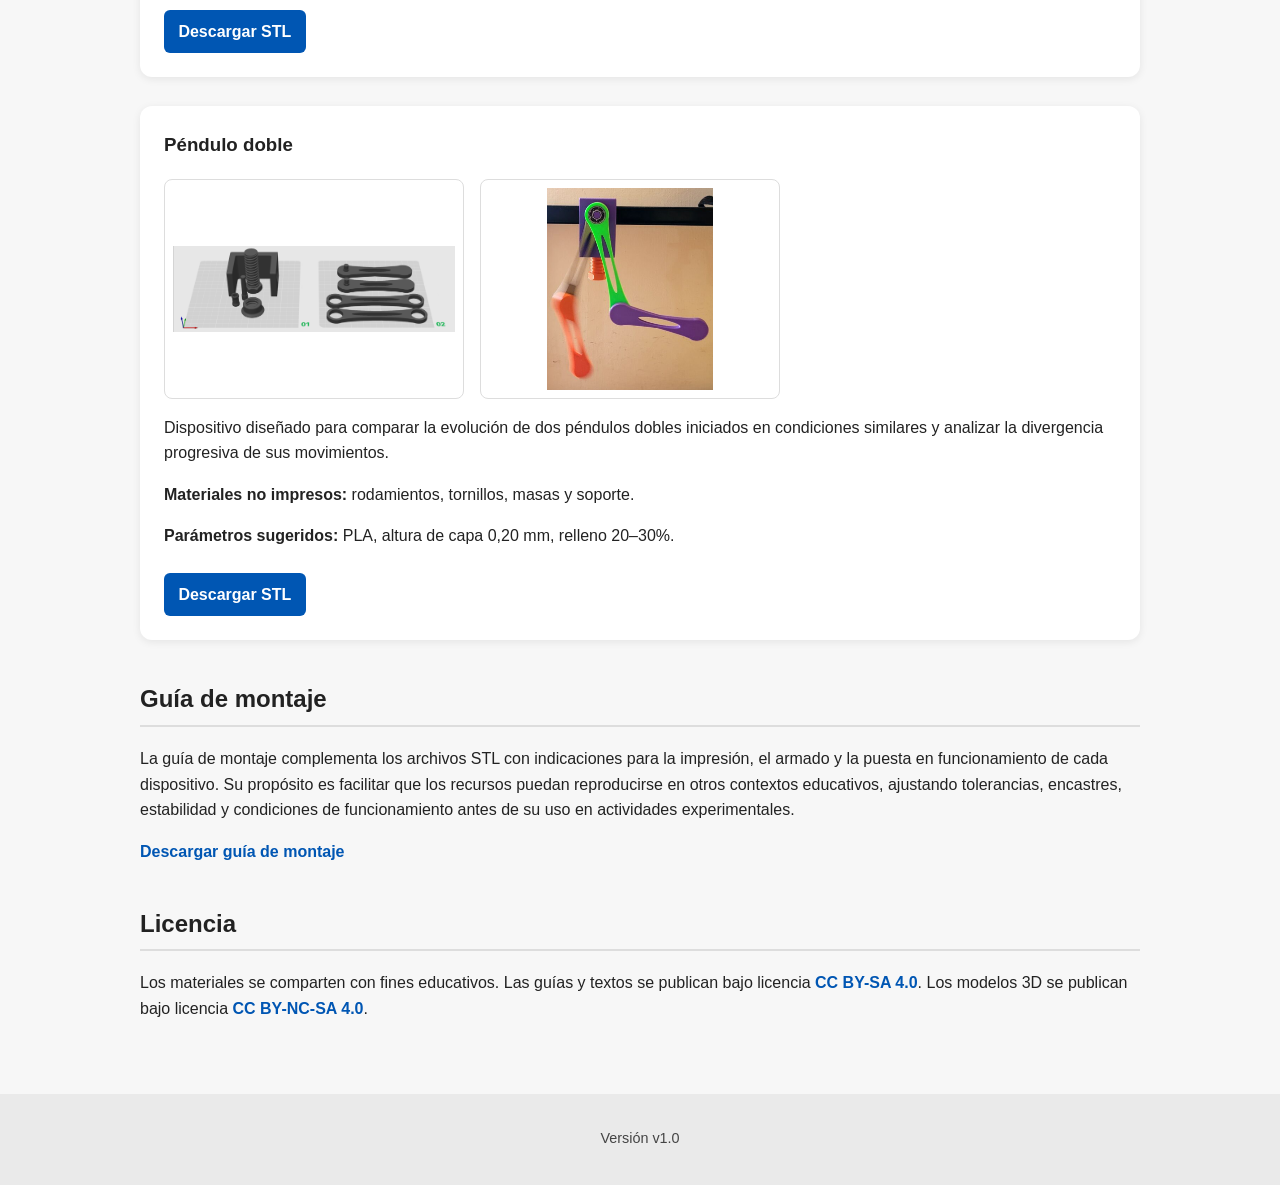
==== commit 6c5ba4ba: "Update index.html" ====
--- a/docs/index.html
+++ b/docs/index.html
@@ -17,7 +17,7 @@
   <h2>Presentación</h2>
   <p>
     Este sitio reúne materiales complementarios asociados al artículo
-    <em>Dispositivos experimentales impresos en 3D para la enseñanza de sistemas dinámicos en Física</em>.
+    <em>Péndulos, imanes y pájaros carpinteros: dispositivos impresos en 3D para enseñar dinámica no lineal</em>.
     Se incluyen archivos STL, imágenes de modelos 3D, fotografías de piezas impresas
     y orientaciones básicas de montaje de tres dispositivos: un péndulo magnético,
     un pájaro carpintero y un péndulo doble.
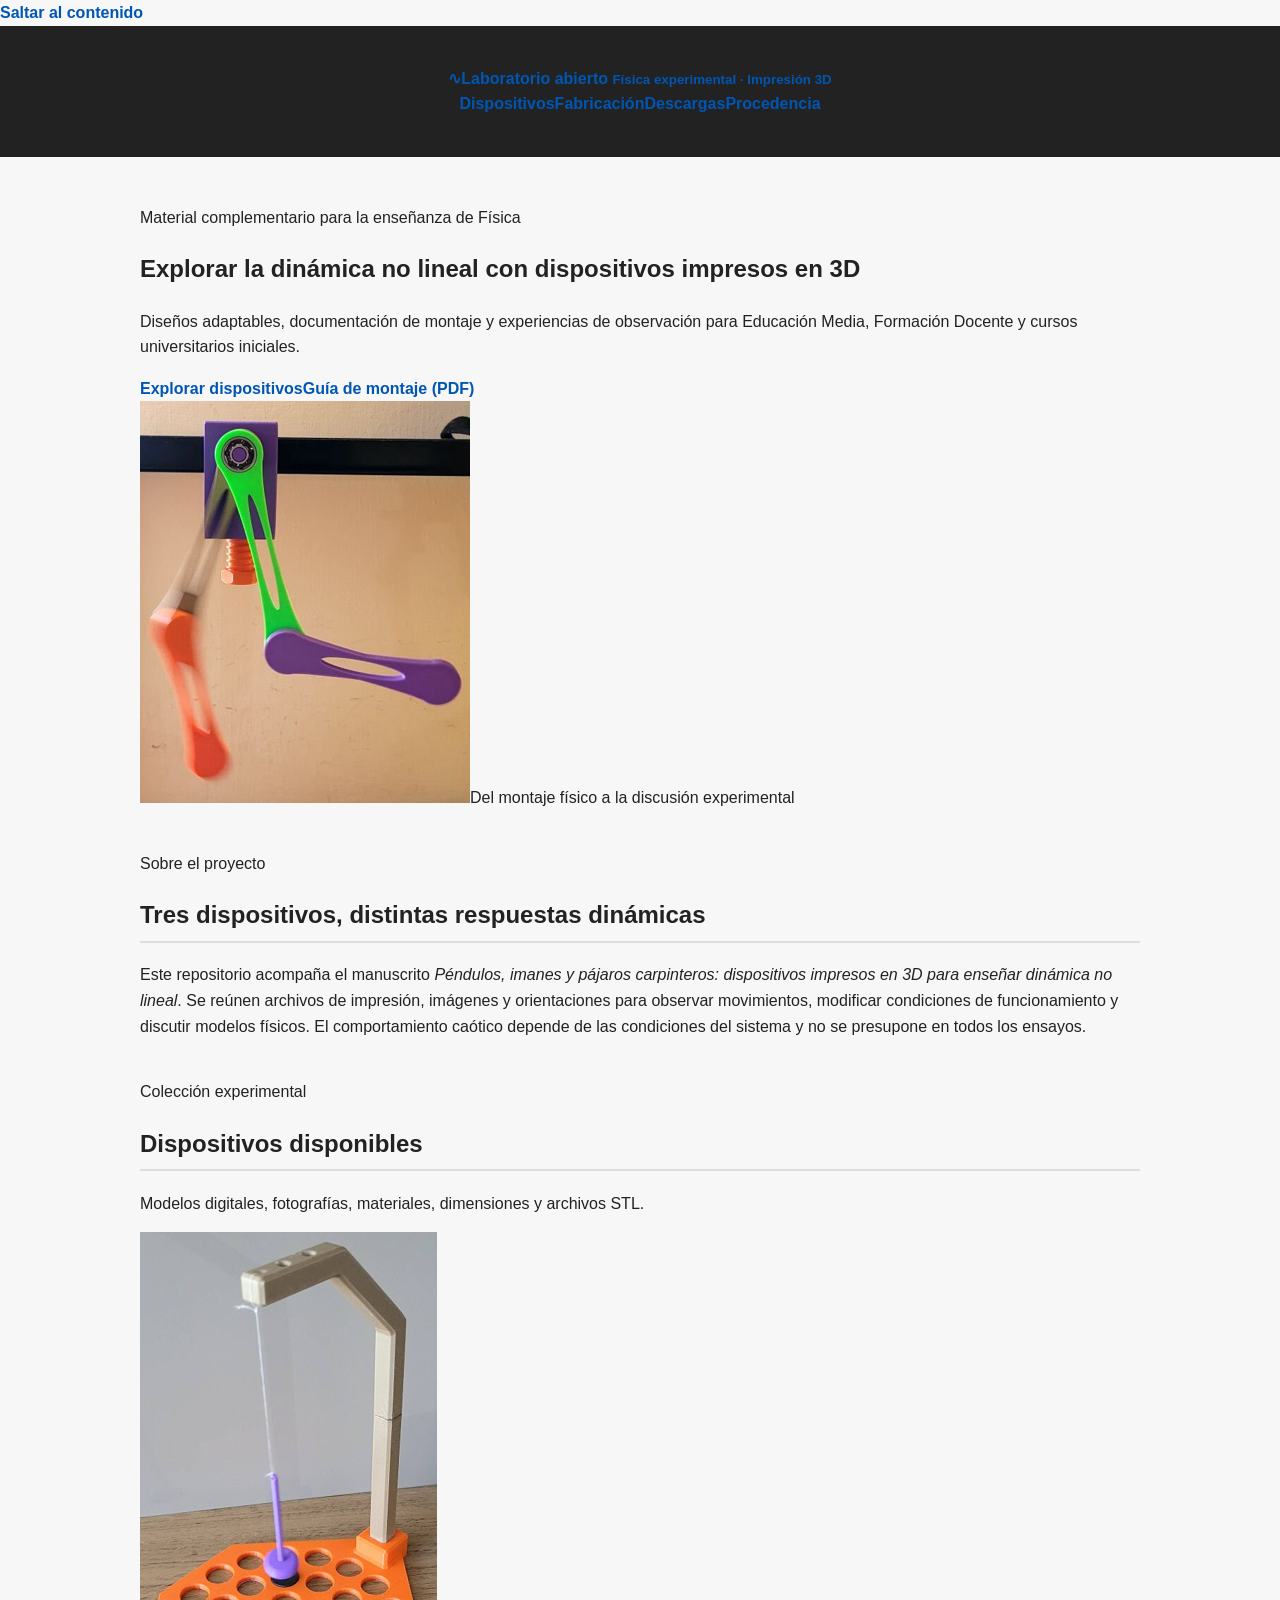
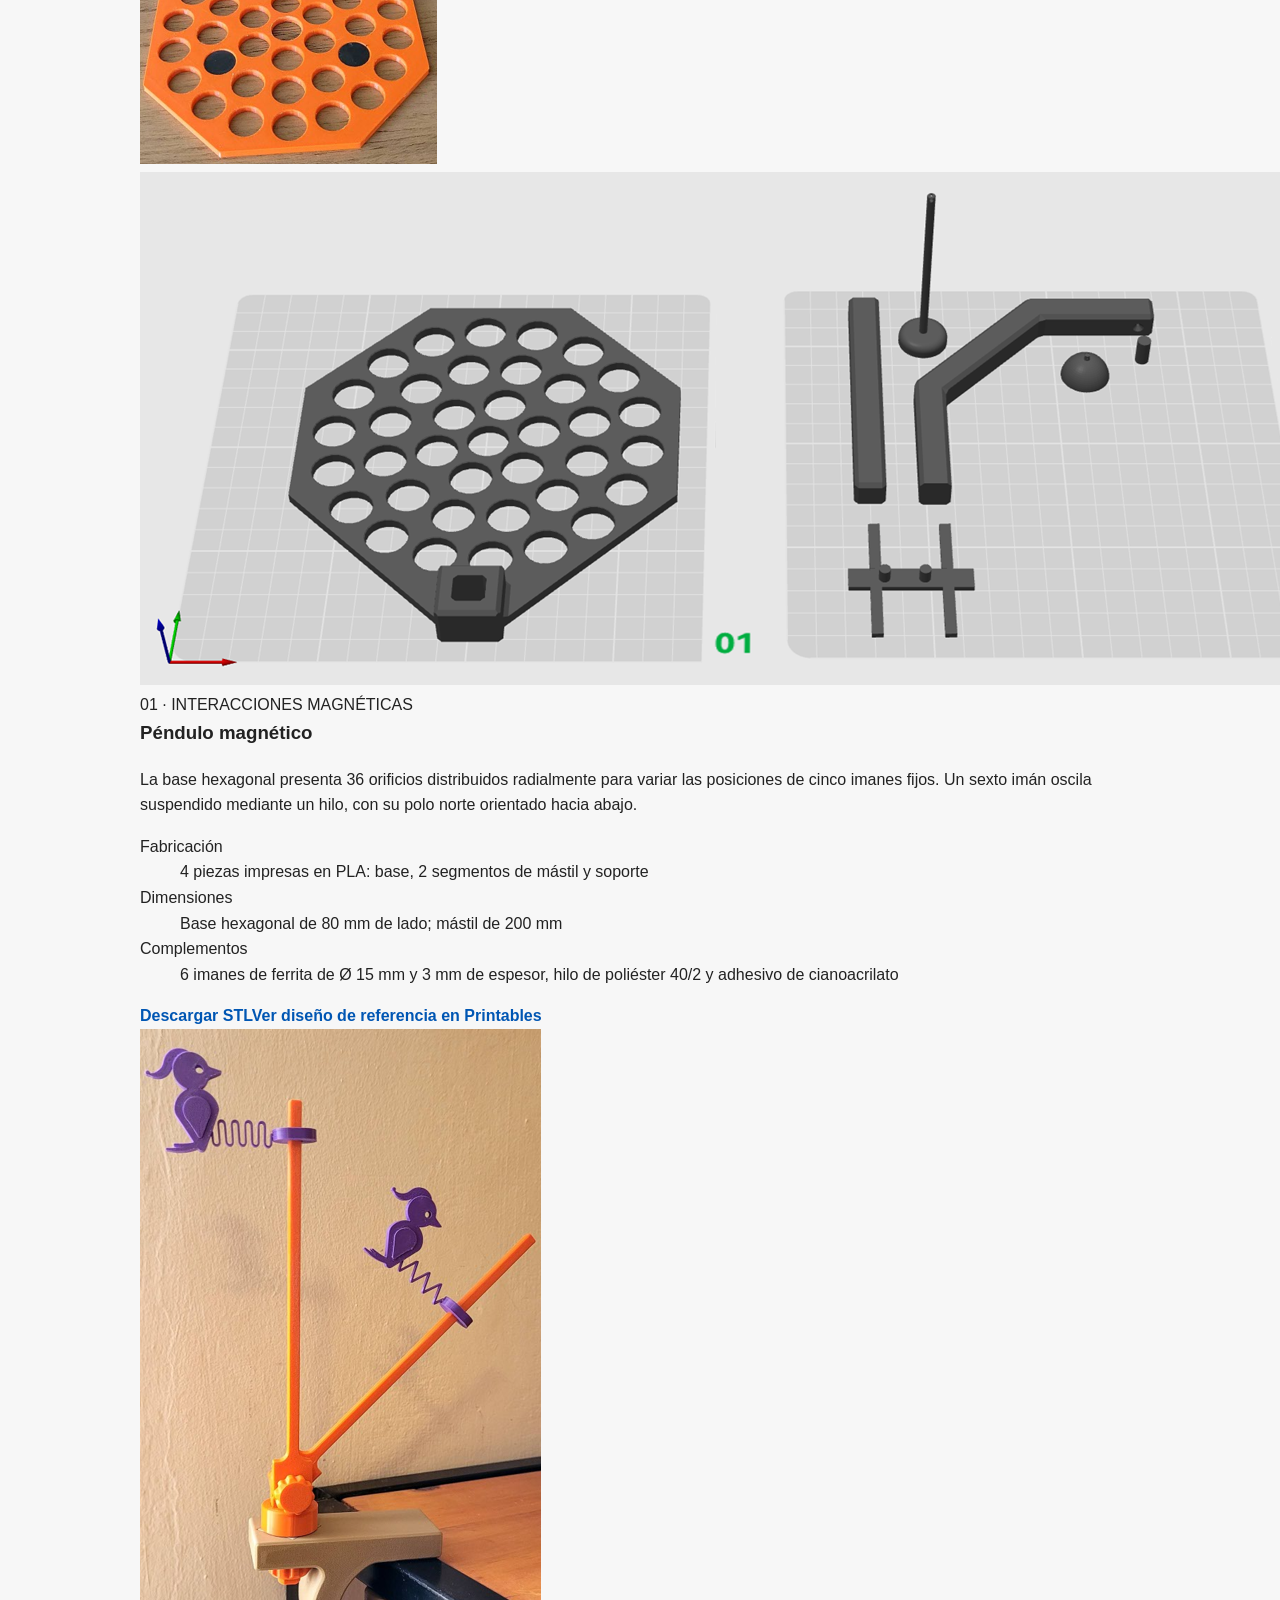
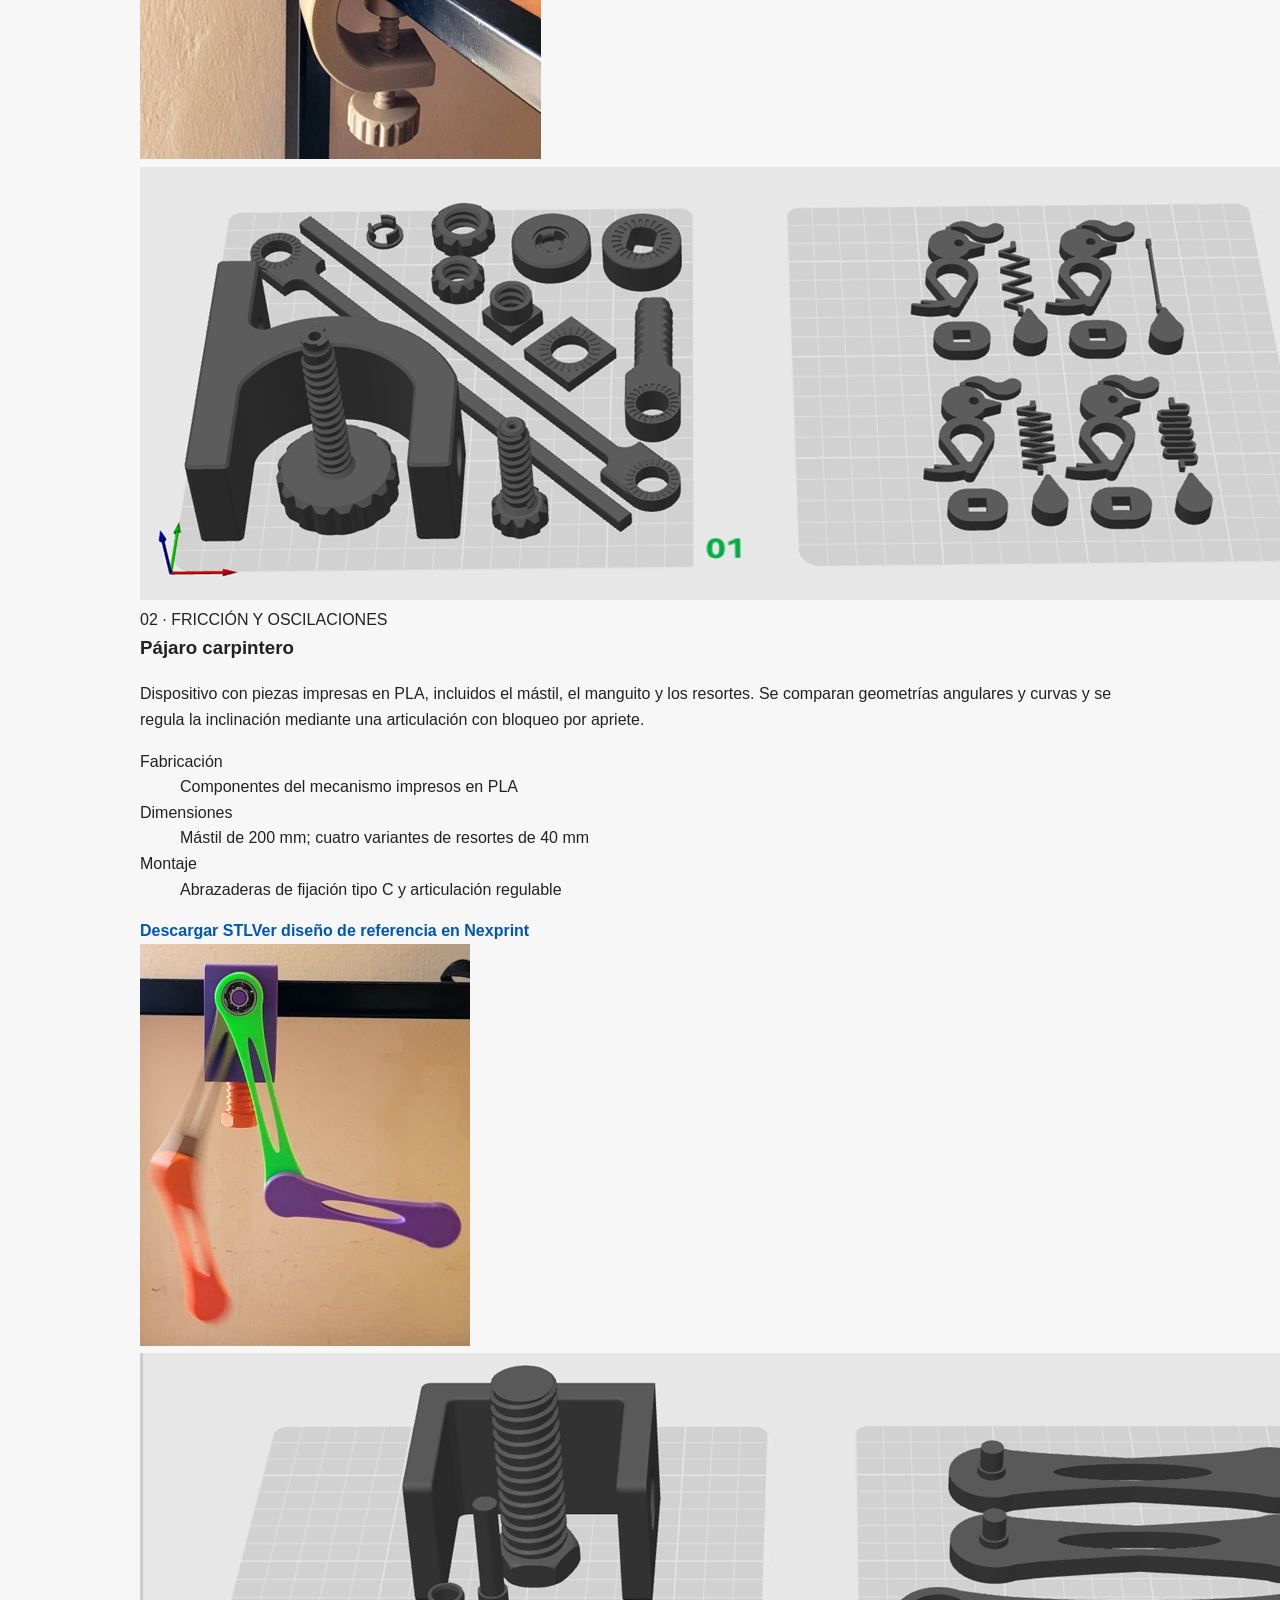
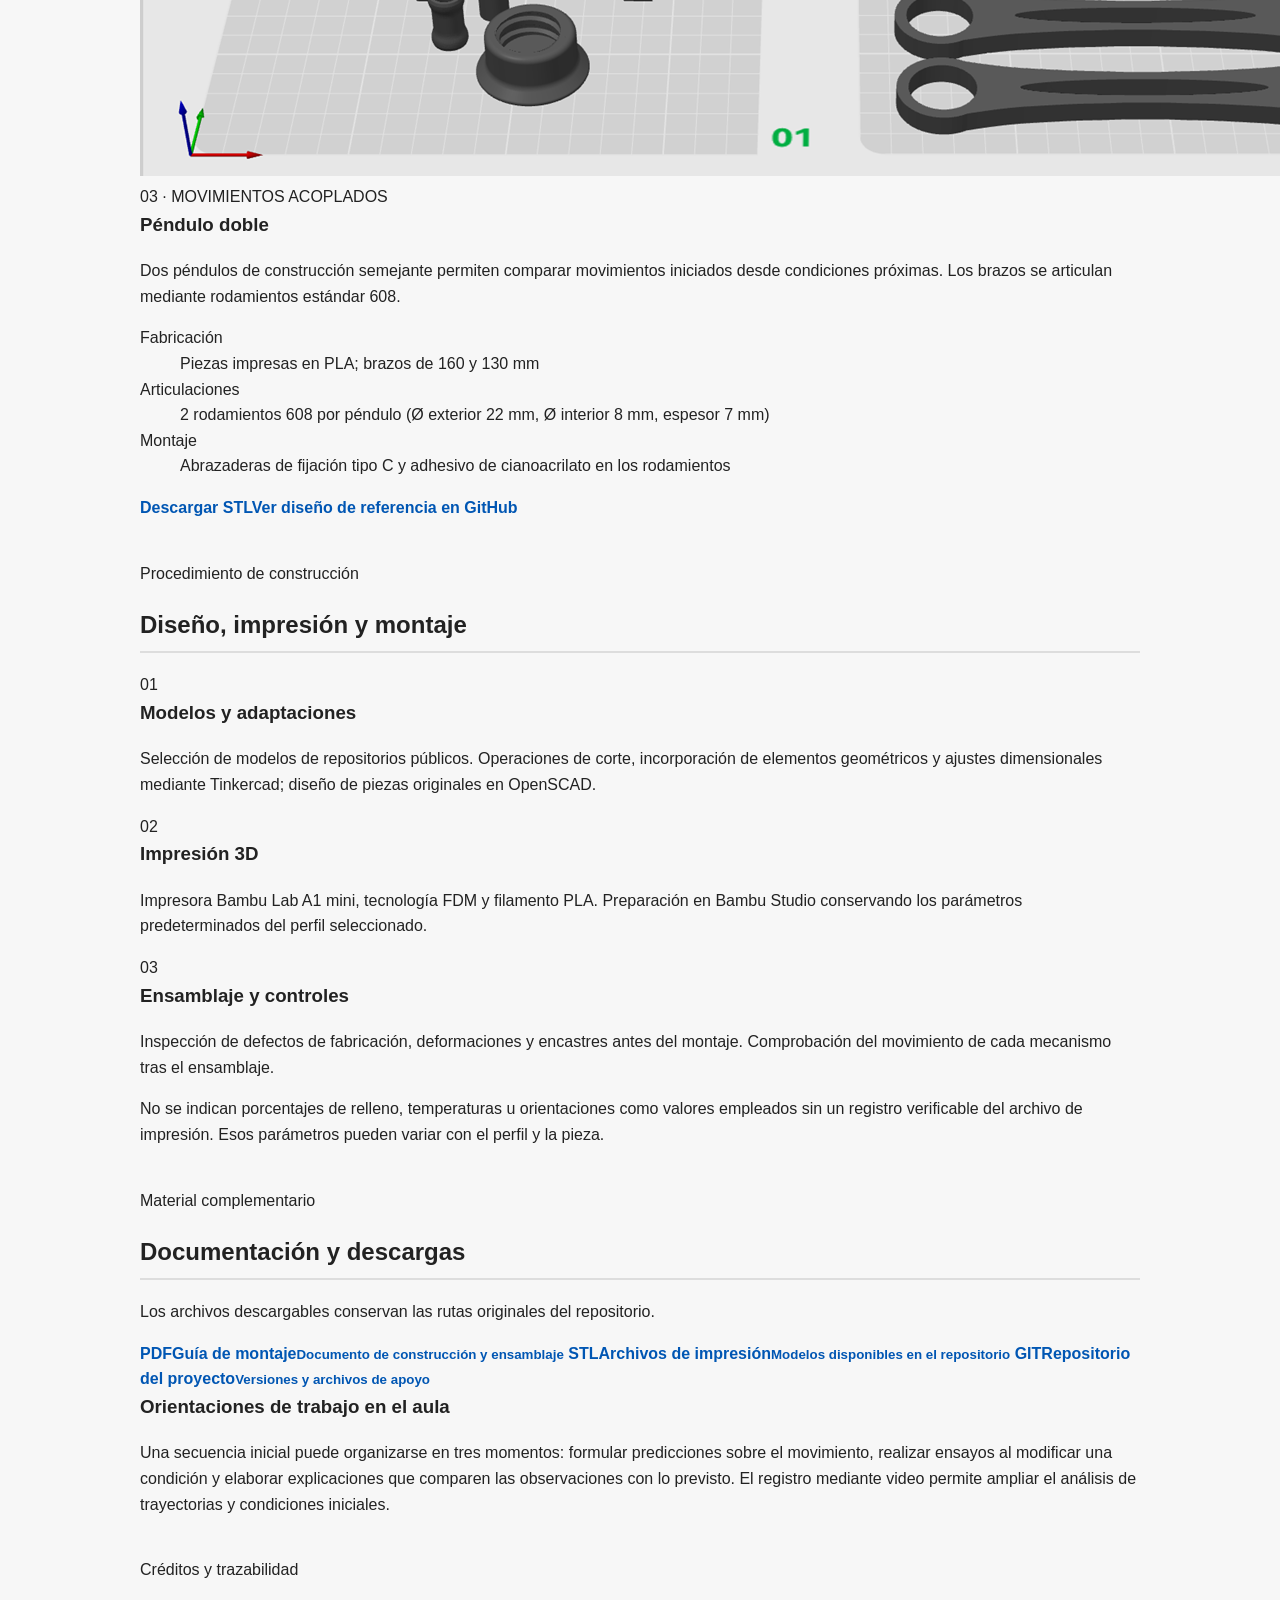
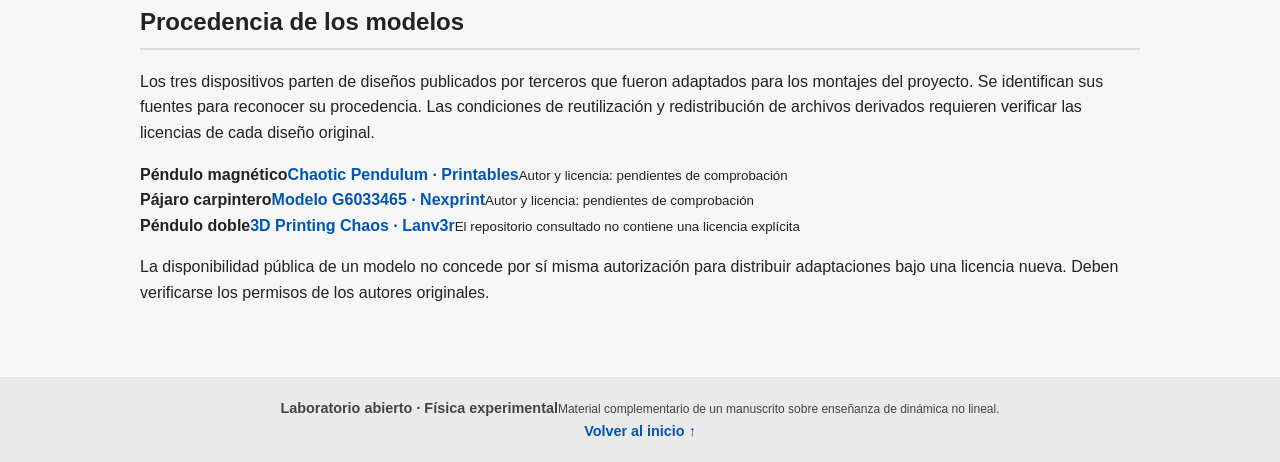
==== commit 18087810: "Rediseñar portada y fichas técnicas de los tres dispositivos" ====
--- a/docs/index.html
+++ b/docs/index.html
@@ -1,107 +1,95 @@
-<!DOCTYPE html>
+<!doctype html>
 <html lang="es">
 <head>
-  <meta charset="UTF-8">
-  <title>Dispositivos 3D para sistemas dinámicos</title>
+  <meta charset="utf-8">
+  <meta name="viewport" content="width=device-width, initial-scale=1">
+  <meta name="description" content="Modelos 3D, fichas técnicas y recursos experimentales para enseñar sistemas dinámicos no lineales.">
+  <title>Laboratorio abierto | Dispositivos 3D de dinámica no lineal</title>
   <link rel="stylesheet" href="styles.css">
 </head>
-
 <body>
-  <header>
-    <h1>Dispositivos experimentales impresos en 3D</h1>
-    <p>Recursos para enseñar sistemas dinámicos en cursos de Física</p>
+  <a class="skip" href="#contenido">Saltar al contenido</a>
+  <header class="site-header">
+    <div class="wrap bar">
+      <a class="brand" href="#inicio"><span class="brand-mark" aria-hidden="true">∿</span><span>Laboratorio abierto <small>Física experimental · Impresión 3D</small></span></a>
+      <nav aria-label="Navegación principal">
+        <a href="#dispositivos">Dispositivos</a><a href="#fabricacion">Fabricación</a><a href="#recursos">Descargas</a><a href="#fuentes">Procedencia</a>
+      </nav>
+    </div>
   </header>
-
-  <main>
-<section>
-  <h2>Presentación</h2>
-  <p>
-    Este sitio reúne materiales complementarios asociados al artículo
-    <em>Péndulos, imanes y pájaros carpinteros: dispositivos impresos en 3D para enseñar dinámica no lineal</em>.
-    Se incluyen archivos STL, imágenes de modelos 3D, fotografías de piezas impresas
-    y orientaciones básicas de montaje de tres dispositivos: un péndulo magnético,
-    un pájaro carpintero y un péndulo doble.
-  </p>
-  <p>
-    El propósito de este material es favorecer la reproducción y adaptación de los dispositivos
-    en contextos educativos. Los recursos permiten explorar, desde el trabajo experimental,
-    ideas vinculadas con sistemas dinámicos, sensibilidad a las condiciones iniciales,
-    dependencia de parámetros, predictibilidad limitada y comportamiento no lineal.
-  </p>
-</section>
-
-    <section>
-      <h2>Dispositivos disponibles</h2>
-
-      <article class="card">
-        <h3>Péndulo magnético</h3>
-        <div class="images">
-          <img src="img/pendulo-imanes-modelo.png" alt="Modelo 3D del péndulo magnético">
-          <img src="img/pendulo-imanes-impreso.png" alt="Péndulo magnético impreso en 3D">
+  <main id="contenido">
+    <section class="hero" id="inicio">
+      <div class="wrap hero-layout">
+        <div>
+          <p class="eyebrow">Material complementario para la enseñanza de Física</p>
+          <h1>Explorar la dinámica no lineal con dispositivos impresos en 3D</h1>
+          <p class="lead">Diseños adaptables, documentación de montaje y experiencias de observación para Educación Media, Formación Docente y cursos universitarios iniciales.</p>
+          <div class="actions"><a class="button primary" href="#dispositivos">Explorar dispositivos</a><a class="button ghost" href="descargas/guia-montaje.pdf">Guía de montaje (PDF)</a></div>
         </div>
-<p>
-  Dispositivo diseñado para analizar cómo la configuración de imanes y las condiciones iniciales
-  influyen en la trayectoria del péndulo y en la predictibilidad del sistema.
-</p>
-        <p><strong>Materiales no impresos:</strong> hilo, masa ferromagnética, imanes y soporte.</p>
-        <p><strong>Parámetros sugeridos:</strong> PLA, altura de capa 0,20 mm, relleno 15–20%.</p>
-        <a href="descargas/pendulo-imanes.stl">Descargar STL</a>
+        <div class="hero-photo"><img src="img/pendulo-doble-impreso.png" alt="Dos péndulos dobles impresos en 3D, dispuestos para comparar movimientos"><span>Del montaje físico a la discusión experimental</span></div>
+      </div>
+    </section>
+    <section class="section wrap intro">
+      <div><p class="eyebrow dark">Sobre el proyecto</p><h2>Tres dispositivos, distintas respuestas dinámicas</h2></div>
+      <p>Este repositorio acompaña el manuscrito <em>Péndulos, imanes y pájaros carpinteros: dispositivos impresos en 3D para enseñar dinámica no lineal</em>. Se reúnen archivos de impresión, imágenes y orientaciones para observar movimientos, modificar condiciones de funcionamiento y discutir modelos físicos. El comportamiento caótico depende de las condiciones del sistema y no se presupone en todos los ensayos.</p>
+    </section>
+    <section class="section wrap" id="dispositivos">
+      <div class="section-head"><div><p class="eyebrow dark">Colección experimental</p><h2>Dispositivos disponibles</h2></div><p>Modelos digitales, fotografías, materiales, dimensiones y archivos STL.</p></div>
+      <article class="device" id="magnetico">
+        <div class="photos"><img loading="lazy" src="img/pendulo-imanes-impreso.png" alt="Montaje del péndulo magnético"><img loading="lazy" src="img/pendulo-imanes-modelo.png" alt="Modelo digital del péndulo magnético"></div>
+        <div class="device-info"><span class="num">01 · INTERACCIONES MAGNÉTICAS</span><h3>Péndulo magnético</h3>
+          <p>La base hexagonal presenta 36 orificios distribuidos radialmente para variar las posiciones de cinco imanes fijos. Un sexto imán oscila suspendido mediante un hilo, con su polo norte orientado hacia abajo.</p>
+          <dl><div><dt>Fabricación</dt><dd>4 piezas impresas en PLA: base, 2 segmentos de mástil y soporte</dd></div><div><dt>Dimensiones</dt><dd>Base hexagonal de 80 mm de lado; mástil de 200 mm</dd></div><div><dt>Complementos</dt><dd>6 imanes de ferrita de Ø 15 mm y 3 mm de espesor, hilo de poliéster 40/2 y adhesivo de cianoacrilato</dd></div></dl>
+          <div class="links"><a class="button primary" href="descargas/pendulo-imanes.stl" download>Descargar STL</a><a class="text-link" href="https://www.printables.com/model/459578-chaotic-pendulum" target="_blank" rel="noopener noreferrer">Ver diseño de referencia en Printables</a></div>
+        </div>
       </article>
-
-      <article class="card">
-        <h3>Pájaro carpintero</h3>
-        <div class="images">
-          <img src="img/pajaro-carpintero-modelo.png" alt="Modelo 3D del pájaro carpintero">
-          <img src="img/pajaro-carpintero-impreso.png" alt="Pájaro carpintero impreso en 3D">
+      <article class="device" id="carpintero">
+        <div class="photos"><img loading="lazy" src="img/pajaro-carpintero-impreso.png" alt="Montaje del pájaro carpintero"><img loading="lazy" src="img/pajaro-carpintero-modelo.png" alt="Modelo digital del pájaro carpintero"></div>
+        <div class="device-info"><span class="num">02 · FRICCIÓN Y OSCILACIONES</span><h3>Pájaro carpintero</h3>
+          <p>Dispositivo con piezas impresas en PLA, incluidos el mástil, el manguito y los resortes. Se comparan geometrías angulares y curvas y se regula la inclinación mediante una articulación con bloqueo por apriete.</p>
+          <dl><div><dt>Fabricación</dt><dd>Componentes del mecanismo impresos en PLA</dd></div><div><dt>Dimensiones</dt><dd>Mástil de 200 mm; cuatro variantes de resortes de 40 mm</dd></div><div><dt>Montaje</dt><dd>Abrazaderas de fijación tipo C y articulación regulable</dd></div></dl>
+          <div class="links"><a class="button primary" href="descargas/pajaro-carpintero.stl" download>Descargar STL</a><a class="text-link" href="https://www.nexprint.com/en/models/G6033465?printConfigId=G9424662" target="_blank" rel="noopener noreferrer">Ver diseño de referencia en Nexprint</a></div>
         </div>
-<p>
-  Dispositivo diseñado para estudiar cómo la rigidez del resorte, la inclinación del mástil
-  y las condiciones iniciales influyen en el movimiento oscilatorio y en el descenso del sistema.
-</p>
-        <p><strong>Materiales no impresos:</strong> resorte, varilla, masa adicional y soporte.</p>
-        <p><strong>Parámetros sugeridos:</strong> PLA, altura de capa 0,20 mm, relleno 20%.</p>
-        <a href="descargas/pajaro-carpintero.stl">Descargar STL</a>
       </article>
-
-      <article class="card">
-        <h3>Péndulo doble</h3>
-        <div class="images">
-          <img src="img/pendulo-doble-modelo.png" alt="Modelo 3D del péndulo doble">
-          <img src="img/pendulo-doble-impreso.png" alt="Péndulo doble impreso en 3D">
+      <article class="device" id="doble">
+        <div class="photos"><img loading="lazy" src="img/pendulo-doble-impreso.png" alt="Dos péndulos dobles construidos"><img loading="lazy" src="img/pendulo-doble-modelo.png" alt="Modelo digital del péndulo doble"></div>
+        <div class="device-info"><span class="num">03 · MOVIMIENTOS ACOPLADOS</span><h3>Péndulo doble</h3>
+          <p>Dos péndulos de construcción semejante permiten comparar movimientos iniciados desde condiciones próximas. Los brazos se articulan mediante rodamientos estándar 608.</p>
+          <dl><div><dt>Fabricación</dt><dd>Piezas impresas en PLA; brazos de 160 y 130 mm</dd></div><div><dt>Articulaciones</dt><dd>2 rodamientos 608 por péndulo (Ø exterior 22 mm, Ø interior 8 mm, espesor 7 mm)</dd></div><div><dt>Montaje</dt><dd>Abrazaderas de fijación tipo C y adhesivo de cianoacrilato en los rodamientos</dd></div></dl>
+          <div class="links"><a class="button primary" href="descargas/pendulo-doble.stl" download>Descargar STL</a><a class="text-link" href="https://github.com/Lanv3r/chaos-theory-3d-printing/tree/main/double_pendulum" target="_blank" rel="noopener noreferrer">Ver diseño de referencia en GitHub</a></div>
         </div>
-<p>
-  Dispositivo diseñado para comparar la evolución de dos péndulos dobles iniciados
-  en condiciones similares y analizar la divergencia progresiva de sus movimientos.
-</p>
-        <p><strong>Materiales no impresos:</strong> rodamientos, tornillos, masas y soporte.</p>
-        <p><strong>Parámetros sugeridos:</strong> PLA, altura de capa 0,20 mm, relleno 20–30%.</p>
-        <a href="descargas/pendulo-doble.stl">Descargar STL</a>
       </article>
     </section>
-
-    <section>
-  <h2>Guía de montaje</h2>
-  <p>
-    La guía de montaje complementa los archivos STL con indicaciones para la impresión, el armado
-    y la puesta en funcionamiento de cada dispositivo. Su propósito es facilitar que los recursos
-    puedan reproducirse en otros contextos educativos, ajustando tolerancias, encastres, estabilidad
-    y condiciones de funcionamiento antes de su uso en actividades experimentales.
-  </p>
-  <a href="descargas/guia-montaje.pdf">Descargar guía de montaje</a>
-</section>
-
-   <section>
-  <h2>Licencia</h2>
-  <p>
-    Los materiales se comparten con fines educativos. Las guías y textos se publican bajo
-    licencia <a href="https://creativecommons.org/licenses/by-sa/4.0/deed.es" target="_blank" rel="noopener noreferrer">CC BY-SA 4.0</a>. 
-    Los modelos 3D se publican bajo licencia <a href="https://creativecommons.org/licenses/by-nc-sa/4.0/deed.es" target="_blank" rel="noopener noreferrer">CC BY-NC-SA 4.0</a>.
-  </p>
-</section>
+    <section class="section tone" id="fabricacion"><div class="wrap">
+      <p class="eyebrow dark">Procedimiento de construcción</p><h2>Diseño, impresión y montaje</h2>
+      <div class="steps">
+        <div><span>01</span><h3>Modelos y adaptaciones</h3><p>Selección de modelos de repositorios públicos. Operaciones de corte, incorporación de elementos geométricos y ajustes dimensionales mediante Tinkercad; diseño de piezas originales en OpenSCAD.</p></div>
+        <div><span>02</span><h3>Impresión 3D</h3><p>Impresora Bambu Lab A1 mini, tecnología FDM y filamento PLA. Preparación en Bambu Studio conservando los parámetros predeterminados del perfil seleccionado.</p></div>
+        <div><span>03</span><h3>Ensamblaje y controles</h3><p>Inspección de defectos de fabricación, deformaciones y encastres antes del montaje. Comprobación del movimiento de cada mecanismo tras el ensamblaje.</p></div>
+      </div>
+      <p class="note">No se indican porcentajes de relleno, temperaturas u orientaciones como valores empleados sin un registro verificable del archivo de impresión. Esos parámetros pueden variar con el perfil y la pieza.</p>
+    </div></section>
+    <section class="section wrap" id="recursos">
+      <div class="section-head"><div><p class="eyebrow dark">Material complementario</p><h2>Documentación y descargas</h2></div><p>Los archivos descargables conservan las rutas originales del repositorio.</p></div>
+      <div class="resource-grid">
+        <a class="resource" href="descargas/guia-montaje.pdf"><span>PDF</span><strong>Guía de montaje</strong><small>Documento de construcción y ensamblaje</small></a>
+        <a class="resource" href="https://github.com/msilva-32/dispositivos-3d-sistemas-dinamicos-nolineales/tree/main/docs/descargas" target="_blank" rel="noopener noreferrer"><span>STL</span><strong>Archivos de impresión</strong><small>Modelos disponibles en el repositorio</small></a>
+        <a class="resource" href="https://github.com/msilva-32/dispositivos-3d-sistemas-dinamicos-nolineales" target="_blank" rel="noopener noreferrer"><span>GIT</span><strong>Repositorio del proyecto</strong><small>Versiones y archivos de apoyo</small></a>
+      </div>
+      <h3 class="subhead">Orientaciones de trabajo en el aula</h3>
+      <p>Una secuencia inicial puede organizarse en tres momentos: formular predicciones sobre el movimiento, realizar ensayos al modificar una condición y elaborar explicaciones que comparen las observaciones con lo previsto. El registro mediante video permite ampliar el análisis de trayectorias y condiciones iniciales.</p>
+    </section>
+    <section class="section tone" id="fuentes"><div class="wrap">
+      <p class="eyebrow dark">Créditos y trazabilidad</p><h2>Procedencia de los modelos</h2>
+      <p>Los tres dispositivos parten de diseños publicados por terceros que fueron adaptados para los montajes del proyecto. Se identifican sus fuentes para reconocer su procedencia. Las condiciones de reutilización y redistribución de archivos derivados requieren verificar las licencias de cada diseño original.</p>
+      <div class="sources">
+        <div><strong>Péndulo magnético</strong><a href="https://www.printables.com/model/459578-chaotic-pendulum" target="_blank" rel="noopener noreferrer">Chaotic Pendulum · Printables</a><small>Autor y licencia: pendientes de comprobación</small></div>
+        <div><strong>Pájaro carpintero</strong><a href="https://www.nexprint.com/en/models/G6033465?printConfigId=G9424662" target="_blank" rel="noopener noreferrer">Modelo G6033465 · Nexprint</a><small>Autor y licencia: pendientes de comprobación</small></div>
+        <div><strong>Péndulo doble</strong><a href="https://github.com/Lanv3r/chaos-theory-3d-printing/tree/main/double_pendulum" target="_blank" rel="noopener noreferrer">3D Printing Chaos · Lanv3r</a><small>El repositorio consultado no contiene una licencia explícita</small></div>
+      </div>
+      <p class="note">La disponibilidad pública de un modelo no concede por sí misma autorización para distribuir adaptaciones bajo una licencia nueva. Deben verificarse los permisos de los autores originales.</p>
+    </div></section>
   </main>
-
-  <footer>
-    <p>Versión v1.0</p>
-  </footer>
+  <footer><div class="wrap footer"><div><strong>Laboratorio abierto · Física experimental</strong><small>Material complementario de un manuscrito sobre enseñanza de dinámica no lineal.</small></div><a href="#inicio">Volver al inicio ↑</a></div></footer>
 </body>
-</html>
+</html>
